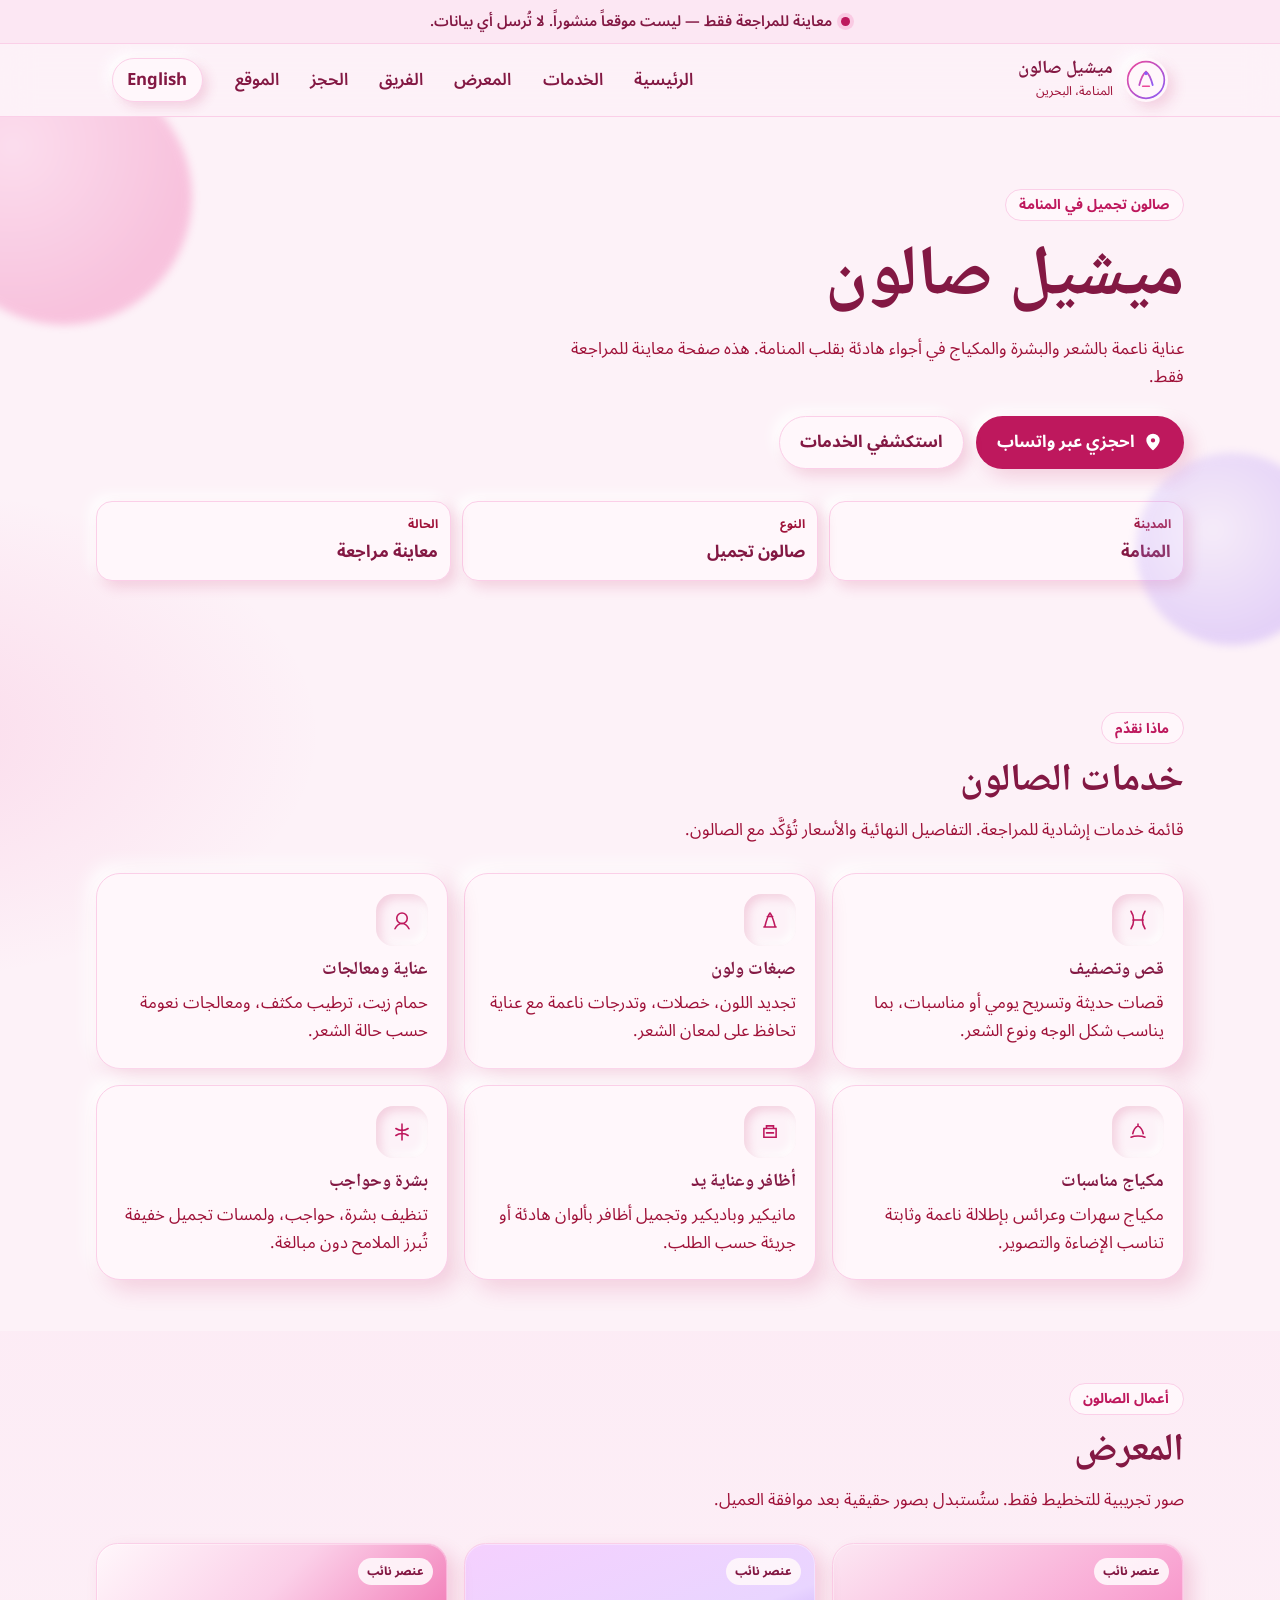
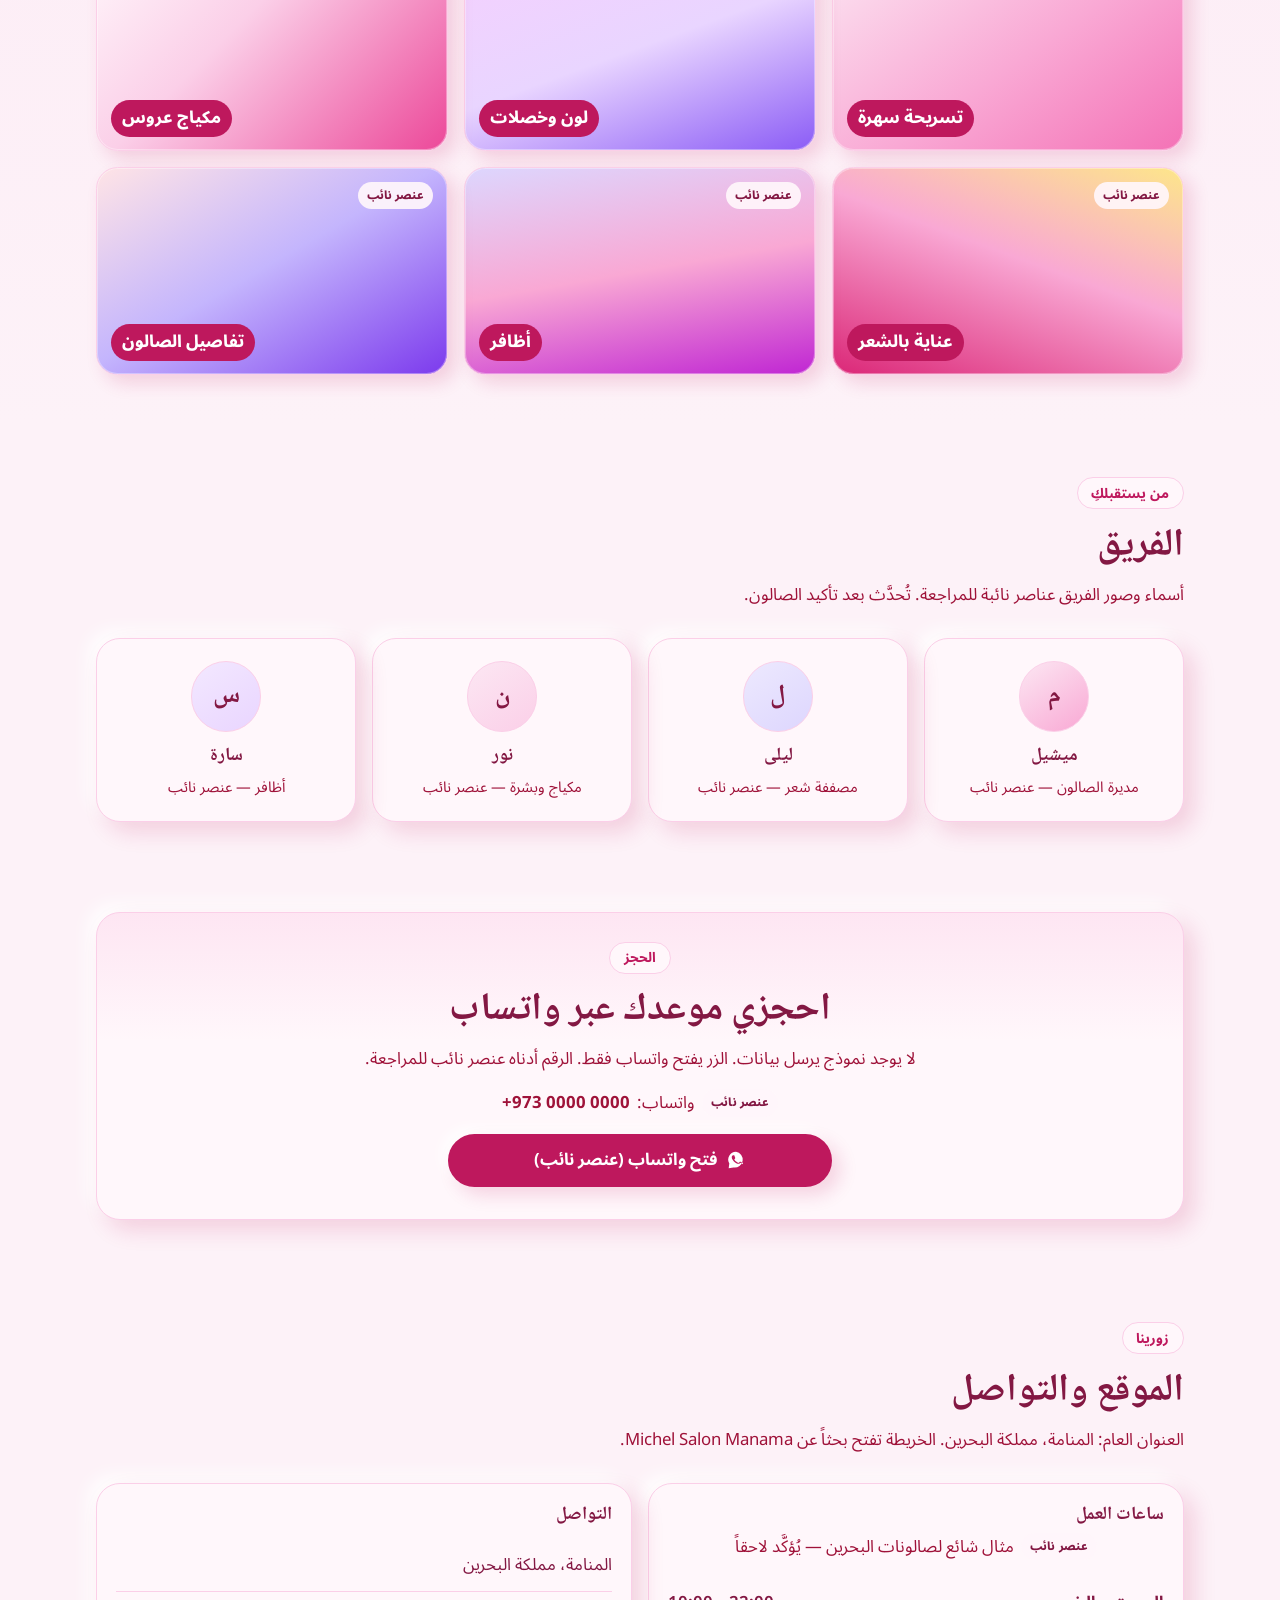
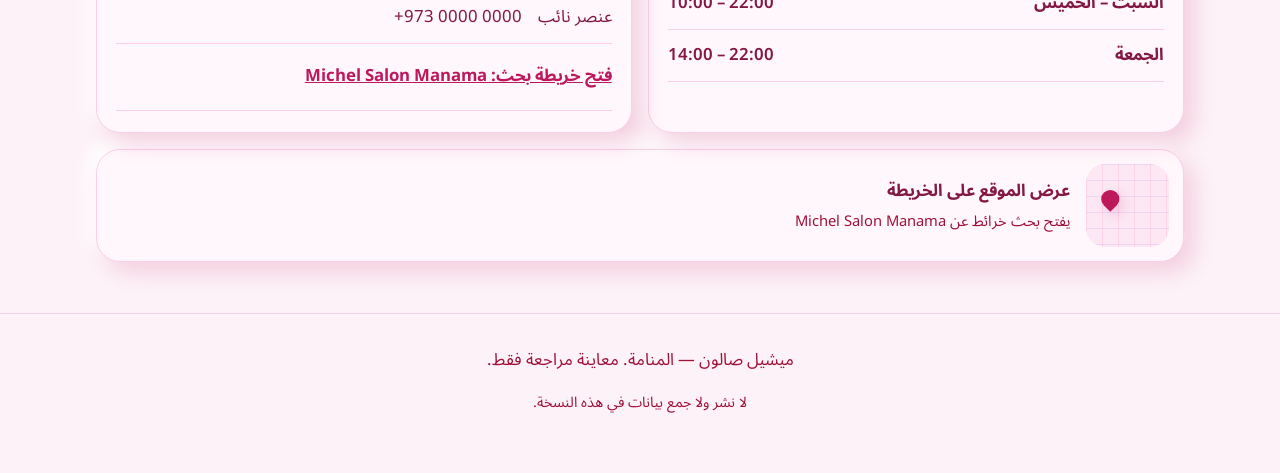
==== clients/michel-salon-manama/index.html @ 8edddbe8 "Add review-only Michel Salon Manama client preview Static Arabic-first Soft UI preview under clients" ====
<!DOCTYPE html>
<html lang="ar" dir="rtl" data-lang="ar">
<head>
  <meta charset="UTF-8" />
  <meta name="viewport" content="width=device-width, initial-scale=1.0" />
  <meta name="color-scheme" content="light" />
  <meta name="robots" content="noindex, nofollow" />
  <meta name="description" content="معاينة مراجعة فقط لميشيل صالون في المنامة، البحرين. ليست موقعاً منشوراً." />
  <title>ميشيل صالون | معاينة مراجعة — المنامة</title>
  <link rel="preconnect" href="https://fonts.googleapis.com" />
  <link rel="preconnect" href="https://fonts.gstatic.com" crossorigin />
  <link href="https://fonts.googleapis.com/css2?family=Noto+Naskh+Arabic:wght@500;600;700&family=Noto+Sans+Arabic:wght@400;500;600;700&display=swap" rel="stylesheet" />
  <link rel="stylesheet" href="styles.css" />
</head>
<body>
  <a class="skip-link" href="#main" data-i18n="skip">تخطي إلى المحتوى</a>

  <div class="preview-banner" role="status">
    <span class="preview-dot" aria-hidden="true"></span>
    <p data-i18n="preview">معاينة للمراجعة فقط — ليست موقعاً منشوراً. لا تُرسل أي بيانات.</p>
  </div>

  <header class="site-header">
    <div class="header-inner">
      <a class="brand" href="#hero">
        <span class="brand-mark" aria-hidden="true">
          <svg viewBox="0 0 48 48" width="40" height="40" focusable="false">
            <defs>
              <linearGradient id="markGrad" x1="0" y1="0" x2="1" y2="1">
                <stop offset="0%" stop-color="#EC4899" />
                <stop offset="100%" stop-color="#8B5CF6" />
              </linearGradient>
            </defs>
            <circle cx="24" cy="24" r="22" fill="#FFF7FB" stroke="url(#markGrad)" stroke-width="2" />
            <path d="M16 30c2-8 5-14 8-16 3 2 6 8 8 16" fill="none" stroke="url(#markGrad)" stroke-width="2.2" stroke-linecap="round" />
            <circle cx="24" cy="16" r="2.2" fill="#8B5CF6" />
            <path d="M20 31.5h8" stroke="#EC4899" stroke-width="2" stroke-linecap="round" />
          </svg>
        </span>
        <span class="brand-text">
          <span class="brand-name" data-i18n="brand">ميشيل صالون</span>
          <span class="brand-place" data-i18n="brandPlace">المنامة، البحرين</span>
        </span>
      </a>

      <nav class="nav" id="site-nav" aria-label="Primary">
        <ul class="nav-list">
          <li><a class="nav-link" href="#hero" data-i18n="navHome">الرئيسية</a></li>
          <li><a class="nav-link" href="#services" data-i18n="navServices">الخدمات</a></li>
          <li><a class="nav-link" href="#gallery" data-i18n="navGallery">المعرض</a></li>
          <li><a class="nav-link" href="#team" data-i18n="navTeam">الفريق</a></li>
          <li><a class="nav-link" href="#booking" data-i18n="navBooking">الحجز</a></li>
          <li><a class="nav-link" href="#location" data-i18n="navLocation">الموقع</a></li>
        </ul>
      </nav>

      <div class="header-actions">
        <button type="button" class="lang-toggle" id="lang-toggle" aria-pressed="false">
          <span class="lang-label" data-i18n="langToggle">English</span>
        </button>
        <button type="button" class="menu-toggle" id="menu-toggle" aria-expanded="false" aria-controls="site-nav">
          <span class="menu-bars" aria-hidden="true"></span>
          <span class="visually-hidden" data-i18n="menu">القائمة</span>
        </button>
      </div>
    </div>
  </header>

  <main id="main">
    <section class="hero" id="hero">
      <div class="hero-orb hero-orb-a" aria-hidden="true"></div>
      <div class="hero-orb hero-orb-b" aria-hidden="true"></div>
      <div class="hero-inner">
        <p class="eyebrow" data-i18n="heroEyebrow">صالون تجميل في المنامة</p>
        <h1 data-i18n="heroTitle">ميشيل صالون</h1>
        <p class="hero-lead" data-i18n="heroLead">عناية ناعمة بالشعر والبشرة والمكياج في أجواء هادئة بقلب المنامة. هذه صفحة معاينة للمراجعة فقط.</p>
        <div class="hero-actions">
          <a class="btn btn-primary" href="#booking">
            <svg class="btn-icon" viewBox="0 0 24 24" width="20" height="20" aria-hidden="true">
              <path fill="currentColor" d="M12 2a8 8 0 0 0-8 8c0 5.2 7.1 11.4 7.4 11.7a.9.9 0 0 0 1.2 0C13 21.4 20 15.2 20 10a8 8 0 0 0-8-8zm0 10.6A2.6 2.6 0 1 1 12 7.4a2.6 2.6 0 0 1 0 5.2z" />
            </svg>
            <span data-i18n="heroCtaPrimary">احجزي عبر واتساب</span>
          </a>
          <a class="btn btn-ghost" href="#services">
            <span data-i18n="heroCtaSecondary">استكشفي الخدمات</span>
          </a>
        </div>
        <dl class="hero-meta">
          <div>
            <dt data-i18n="heroMetaCityLabel">المدينة</dt>
            <dd data-i18n="heroMetaCity">المنامة</dd>
          </div>
          <div>
            <dt data-i18n="heroMetaKindLabel">النوع</dt>
            <dd data-i18n="heroMetaKind">صالون تجميل</dd>
          </div>
          <div>
            <dt data-i18n="heroMetaStatusLabel">الحالة</dt>
            <dd data-i18n="heroMetaStatus">معاينة مراجعة</dd>
          </div>
        </dl>
      </div>
    </section>

    <section class="section" id="services" aria-labelledby="services-title">
      <div class="section-inner">
        <header class="section-head">
          <p class="eyebrow" data-i18n="servicesEyebrow">ماذا نقدّم</p>
          <h2 id="services-title" data-i18n="servicesTitle">خدمات الصالون</h2>
          <p class="section-lead" data-i18n="servicesLead">قائمة خدمات إرشادية للمراجعة. التفاصيل النهائية والأسعار تُؤكَّد مع الصالون.</p>
        </header>
        <ul class="card-grid">
          <li class="soft-card">
            <span class="icon-well" aria-hidden="true">
              <svg viewBox="0 0 32 32" width="28" height="28"><path fill="none" stroke="currentColor" stroke-width="1.8" stroke-linecap="round" d="M8 6c4 6 4 14 0 20M24 6c-4 6-4 14 0 20M10 16h12" /></svg>
            </span>
            <h3 data-i18n="svc1Title">قص وتصفيف</h3>
            <p data-i18n="svc1Body">قصات حديثة وتسريح يومي أو مناسبات، بما يناسب شكل الوجه ونوع الشعر.</p>
          </li>
          <li class="soft-card">
            <span class="icon-well" aria-hidden="true">
              <svg viewBox="0 0 32 32" width="28" height="28"><path fill="none" stroke="currentColor" stroke-width="1.8" stroke-linecap="round" d="M10 24c2-8 4-14 6-16 2 2 4 8 6 16M9 24h14M13 12h6" /></svg>
            </span>
            <h3 data-i18n="svc2Title">صبغات ولون</h3>
            <p data-i18n="svc2Body">تجديد اللون، خصلات، وتدرجات ناعمة مع عناية تحافظ على لمعان الشعر.</p>
          </li>
          <li class="soft-card">
            <span class="icon-well" aria-hidden="true">
              <svg viewBox="0 0 32 32" width="28" height="28"><circle cx="16" cy="14" r="6" fill="none" stroke="currentColor" stroke-width="1.8" /><path fill="none" stroke="currentColor" stroke-width="1.8" stroke-linecap="round" d="M8 26c2-4 5-6 8-6s6 2 8 6" /></svg>
            </span>
            <h3 data-i18n="svc3Title">عناية ومعالجات</h3>
            <p data-i18n="svc3Body">حمام زيت، ترطيب مكثف، ومعالجات نعومة حسب حالة الشعر.</p>
          </li>
          <li class="soft-card">
            <span class="icon-well" aria-hidden="true">
              <svg viewBox="0 0 32 32" width="28" height="28"><path fill="none" stroke="currentColor" stroke-width="1.8" stroke-linecap="round" d="M8 22c4-2 12-2 16 0M10 18c1-5 4-8 6-9 2 1 5 4 6 9M16 9V7" /></svg>
            </span>
            <h3 data-i18n="svc4Title">مكياج مناسبات</h3>
            <p data-i18n="svc4Body">مكياج سهرات وعرائس بإطلالة ناعمة وثابتة تناسب الإضاءة والتصوير.</p>
          </li>
          <li class="soft-card">
            <span class="icon-well" aria-hidden="true">
              <svg viewBox="0 0 32 32" width="28" height="28"><path fill="none" stroke="currentColor" stroke-width="1.8" stroke-linecap="round" d="M9 12h14v10H9zM12 12V9h8v3M12 17h8" /></svg>
            </span>
            <h3 data-i18n="svc5Title">أظافر وعناية يد</h3>
            <p data-i18n="svc5Body">مانيكير وباديكير وتجميل أظافر بألوان هادئة أو جريئة حسب الطلب.</p>
          </li>
          <li class="soft-card">
            <span class="icon-well" aria-hidden="true">
              <svg viewBox="0 0 32 32" width="28" height="28"><path fill="none" stroke="currentColor" stroke-width="1.8" stroke-linecap="round" d="M16 7v18M9 12c4 3 10 3 14 0M9 20c4-3 10-3 14 0" /></svg>
            </span>
            <h3 data-i18n="svc6Title">بشرة وحواجب</h3>
            <p data-i18n="svc6Body">تنظيف بشرة، حواجب، ولمسات تجميل خفيفة تُبرز الملامح دون مبالغة.</p>
          </li>
        </ul>
      </div>
    </section>

    <section class="section section-alt" id="gallery" aria-labelledby="gallery-title">
      <div class="section-inner">
        <header class="section-head">
          <p class="eyebrow" data-i18n="galleryEyebrow">أعمال الصالون</p>
          <h2 id="gallery-title" data-i18n="galleryTitle">المعرض</h2>
          <p class="section-lead" data-i18n="galleryLead">صور تجريبية للتخطيط فقط. ستُستبدل بصور حقيقية بعد موافقة العميل.</p>
        </header>
        <ul class="gallery-grid">
          <li class="gallery-item tone-a">
            <span class="ph-badge" data-i18n="placeholder">عنصر نائب</span>
            <span class="gallery-caption" data-i18n="gal1">تسريحة سهرة</span>
          </li>
          <li class="gallery-item tone-b">
            <span class="ph-badge" data-i18n="placeholder">عنصر نائب</span>
            <span class="gallery-caption" data-i18n="gal2">لون وخصلات</span>
          </li>
          <li class="gallery-item tone-c">
            <span class="ph-badge" data-i18n="placeholder">عنصر نائب</span>
            <span class="gallery-caption" data-i18n="gal3">مكياج عروس</span>
          </li>
          <li class="gallery-item tone-d">
            <span class="ph-badge" data-i18n="placeholder">عنصر نائب</span>
            <span class="gallery-caption" data-i18n="gal4">عناية بالشعر</span>
          </li>
          <li class="gallery-item tone-e">
            <span class="ph-badge" data-i18n="placeholder">عنصر نائب</span>
            <span class="gallery-caption" data-i18n="gal5">أظافر</span>
          </li>
          <li class="gallery-item tone-f">
            <span class="ph-badge" data-i18n="placeholder">عنصر نائب</span>
            <span class="gallery-caption" data-i18n="gal6">تفاصيل الصالون</span>
          </li>
        </ul>
      </div>
    </section>

    <section class="section" id="team" aria-labelledby="team-title">
      <div class="section-inner">
        <header class="section-head">
          <p class="eyebrow" data-i18n="teamEyebrow">من يستقبلكِ</p>
          <h2 id="team-title" data-i18n="teamTitle">الفريق</h2>
          <p class="section-lead" data-i18n="teamLead">أسماء وصور الفريق عناصر نائبة للمراجعة. تُحدَّث بعد تأكيد الصالون.</p>
        </header>
        <ul class="team-grid">
          <li class="soft-card team-card">
            <span class="avatar av-1" aria-hidden="true">م</span>
            <h3 data-i18n="tm1Name">ميشيل</h3>
            <p class="role" data-i18n="tm1Role">مديرة الصالون — عنصر نائب</p>
          </li>
          <li class="soft-card team-card">
            <span class="avatar av-2" aria-hidden="true">ل</span>
            <h3 data-i18n="tm2Name">ليلى</h3>
            <p class="role" data-i18n="tm2Role">مصففة شعر — عنصر نائب</p>
          </li>
          <li class="soft-card team-card">
            <span class="avatar av-3" aria-hidden="true">ن</span>
            <h3 data-i18n="tm3Name">نور</h3>
            <p class="role" data-i18n="tm3Role">مكياج وبشرة — عنصر نائب</p>
          </li>
          <li class="soft-card team-card">
            <span class="avatar av-4" aria-hidden="true">س</span>
            <h3 data-i18n="tm4Name">سارة</h3>
            <p class="role" data-i18n="tm4Role">أظافر — عنصر نائب</p>
          </li>
        </ul>
      </div>
    </section>

    <section class="section section-booking" id="booking" aria-labelledby="booking-title">
      <div class="section-inner">
        <div class="booking-panel soft-card">
          <p class="eyebrow" data-i18n="bookingEyebrow">الحجز</p>
          <h2 id="booking-title" data-i18n="bookingTitle">احجزي موعدك عبر واتساب</h2>
          <p class="section-lead" data-i18n="bookingLead">لا يوجد نموذج يرسل بيانات. الزر يفتح واتساب فقط. الرقم أدناه عنصر نائب للمراجعة.</p>
          <p class="placeholder-note">
            <span class="ph-badge" data-i18n="placeholder">عنصر نائب</span>
            <span data-i18n="waNumberLabel">واتساب:</span>
            <strong dir="ltr">+973 0000 0000</strong>
          </p>
          <a class="btn btn-primary btn-wide" id="whatsapp-link" href="https://wa.me/97300000000" rel="noopener noreferrer" target="_blank">
            <svg class="btn-icon" viewBox="0 0 24 24" width="22" height="22" aria-hidden="true">
              <path fill="currentColor" d="M12 3a8.5 8.5 0 0 0-7.3 12.8L4 21l5.3-.8A8.5 8.5 0 1 0 12 3zm4.7 12c-.2.5-1.1 1-1.6 1.1-.4.1-.9.1-1.5-.1-.3-.1-.8-.2-1.3-.5-2.3-1.2-3.8-3.6-3.9-3.8-.1-.2-1-1.3-1-2.5s.6-1.8.9-2c.2-.2.5-.3.8-.3h.6c.2 0 .4 0 .6.5.2.6.8 2 .8 2.1.1.2.1.3 0 .5-.1.2-.2.3-.3.5l-.4.5c-.1.1-.3.3-.1.6.2.3.8 1.3 1.8 2.1 1.2 1 2.2 1.3 2.5 1.4.3.1.5.1.7-.1.2-.2.7-.8.9-1.1.2-.3.4-.2.6-.1.3.1 1.8.8 2.1 1 .3.1.5.2.6.3.1.2.1.9-.1 1.4z" />
            </svg>
            <span data-i18n="bookingCta">فتح واتساب (عنصر نائب)</span>
          </a>
        </div>
      </div>
    </section>

    <section class="section" id="location" aria-labelledby="location-title">
      <div class="section-inner">
        <header class="section-head">
          <p class="eyebrow" data-i18n="locationEyebrow">زورينا</p>
          <h2 id="location-title" data-i18n="locationTitle">الموقع والتواصل</h2>
          <p class="section-lead" data-i18n="locationLead">العنوان العام: المنامة، مملكة البحرين. الخريطة تفتح بحثاً عن Michel Salon Manama.</p>
        </header>
        <div class="location-grid">
          <article class="soft-card">
            <h3 data-i18n="hoursTitle">ساعات العمل</h3>
            <p class="placeholder-note">
              <span class="ph-badge" data-i18n="placeholder">عنصر نائب</span>
              <span data-i18n="hoursNote">مثال شائع لصالونات البحرين — يُؤكَّد لاحقاً</span>
            </p>
            <dl class="hours-list">
              <div>
                <dt data-i18n="hoursWeekdays">السبت – الخميس</dt>
                <dd dir="ltr">10:00 – 22:00</dd>
              </div>
              <div>
                <dt data-i18n="hoursFriday">الجمعة</dt>
                <dd dir="ltr">14:00 – 22:00</dd>
              </div>
            </dl>
          </article>
          <article class="soft-card">
            <h3 data-i18n="contactTitle">التواصل</h3>
            <ul class="contact-list">
              <li>
                <span data-i18n="contactCity">المنامة، مملكة البحرين</span>
              </li>
              <li>
                <span data-i18n="placeholder">عنصر نائب</span>
                <span dir="ltr">+973 0000 0000</span>
              </li>
              <li>
                <a class="text-link" href="https://www.google.com/maps/search/?api=1&query=Michel+Salon+Manama" rel="noopener noreferrer" target="_blank" data-i18n="mapLink">فتح خريطة بحث: Michel Salon Manama</a>
              </li>
            </ul>
          </article>
        </div>
        <a class="map-panel" href="https://www.google.com/maps/search/?api=1&query=Michel+Salon+Manama" rel="noopener noreferrer" target="_blank">
          <span class="map-art" aria-hidden="true">
            <span class="map-pin"></span>
          </span>
          <span class="map-copy">
            <strong data-i18n="mapCta">عرض الموقع على الخريطة</strong>
            <span data-i18n="mapHint">يفتح بحث خرائط عن Michel Salon Manama</span>
          </span>
        </a>
      </div>
    </section>
  </main>

  <footer class="site-footer">
    <div class="footer-inner">
      <p data-i18n="footerCopy">ميشيل صالون — المنامة. معاينة مراجعة فقط.</p>
      <p class="footer-note" data-i18n="footerNote">لا نشر ولا جمع بيانات في هذه النسخة.</p>
    </div>
  </footer>

  <script src="app.js"></script>
</body>
</html>
---- clients/michel-salon-manama/styles.css ----
/* Michel Salon Manama — Soft UI Evolution, review-only preview */

:root {
  --primary: #ec4899;
  --secondary: #f9a8d4;
  --accent: #8b5cf6;
  --background: #fdf2f8;
  --foreground: #831843;
  --border: #fbcfe8;

  /* Accessible derivatives: keep brand tokens, meet 4.5:1 on surfaces */
  --primary-strong: #be185d;
  --accent-strong: #6d28d9;
  --muted: #9f1239;
  --surface: #fff7fb;
  --surface-2: #fce7f3;
  --on-strong: #ffffff;
  --shadow-dark: rgba(190, 24, 93, 0.16);
  --shadow-light: rgba(255, 255, 255, 0.92);
  --focus: #6d28d9;
  --radius: 1.5rem;
  --radius-sm: 1rem;
  --space: 1.25rem;
  --max: 68rem;
  --touch: 44px;
  --header-h: 4.5rem;
  --banner-h: 2.75rem;
}

*,
*::before,
*::after {
  box-sizing: border-box;
}

html {
  scroll-behavior: smooth;
}

body {
  margin: 0;
  min-height: 100vh;
  font-family: "Noto Sans Arabic", "Segoe UI", Tahoma, sans-serif;
  font-size: 1.05rem;
  line-height: 1.7;
  color: var(--foreground);
  background:
    radial-gradient(1200px 600px at 100% -10%, rgba(139, 92, 246, 0.12), transparent 55%),
    radial-gradient(900px 500px at -10% 20%, rgba(236, 72, 153, 0.14), transparent 50%),
    var(--background);
}

h1,
h2,
h3,
.brand-name {
  font-family: "Noto Naskh Arabic", "Noto Sans Arabic", serif;
  font-weight: 700;
  line-height: 1.25;
  color: var(--foreground);
}

h1 {
  font-size: clamp(2.4rem, 8vw, 4.4rem);
  margin: 0 0 0.75rem;
}

h2 {
  font-size: clamp(1.7rem, 4.5vw, 2.4rem);
  margin: 0 0 0.6rem;
}

h3 {
  font-size: 1.15rem;
  margin: 0 0 0.4rem;
}

p {
  margin: 0 0 1rem;
}

a {
  color: var(--primary-strong);
}

img,
svg {
  display: block;
}

:focus {
  outline: none;
}

:focus-visible {
  outline: 3px solid var(--focus);
  outline-offset: 3px;
}

.visually-hidden {
  position: absolute;
  width: 1px;
  height: 1px;
  padding: 0;
  margin: -1px;
  overflow: hidden;
  clip: rect(0, 0, 0, 0);
  white-space: nowrap;
  border: 0;
}

.skip-link {
  position: absolute;
  inset-block-start: 0.5rem;
  inset-inline-start: 0.5rem;
  z-index: 80;
  transform: translateY(-160%);
  background: var(--primary-strong);
  color: var(--on-strong);
  padding: 0.7rem 1rem;
  border-radius: 0.75rem;
  text-decoration: none;
  min-height: var(--touch);
}

.skip-link:focus {
  transform: translateY(0);
}

.preview-banner {
  position: sticky;
  inset-block-start: 0;
  z-index: 40;
  display: flex;
  align-items: center;
  justify-content: center;
  gap: 0.55rem;
  min-height: var(--banner-h);
  padding: 0.4rem 1rem;
  background: var(--surface-2);
  border-block-end: 1px solid var(--border);
  color: var(--foreground);
  text-align: center;
}

.preview-banner p {
  margin: 0;
  font-size: 0.92rem;
  font-weight: 600;
}

.preview-dot {
  width: 0.55rem;
  height: 0.55rem;
  border-radius: 50%;
  background: var(--primary-strong);
  box-shadow: 0 0 0 4px rgba(236, 72, 153, 0.18);
  flex-shrink: 0;
}

.site-header {
  position: sticky;
  inset-block-start: var(--banner-h);
  z-index: 30;
  background: rgba(253, 242, 248, 0.86);
  backdrop-filter: blur(16px);
  border-block-end: 1px solid var(--border);
}

.header-inner {
  max-width: var(--max);
  margin-inline: auto;
  min-height: var(--header-h);
  padding: 0.6rem 1rem;
  display: flex;
  align-items: center;
  gap: 0.75rem;
}

.brand {
  display: flex;
  align-items: center;
  gap: 0.7rem;
  text-decoration: none;
  color: inherit;
  min-height: var(--touch);
}

.brand-mark {
  width: 44px;
  height: 44px;
  border-radius: 50%;
  display: grid;
  place-items: center;
  background: var(--surface);
  box-shadow:
    6px 6px 14px var(--shadow-dark),
    -6px -6px 14px var(--shadow-light);
}

.brand-name {
  display: block;
  font-size: 1.15rem;
}

.brand-place {
  display: block;
  font-size: 0.78rem;
  color: var(--muted);
}

.nav {
  display: none;
}

.nav-list {
  list-style: none;
  margin: 0;
  padding: 0;
  display: flex;
  flex-wrap: wrap;
  gap: 0.25rem;
}

.nav-link {
  display: inline-flex;
  align-items: center;
  min-height: var(--touch);
  padding: 0.45rem 0.85rem;
  border-radius: 999px;
  text-decoration: none;
  color: var(--foreground);
  font-weight: 600;
}

.nav-link:hover,
.nav-link:focus-visible {
  background: var(--surface);
  color: var(--primary-strong);
}

.header-actions {
  margin-inline-start: auto;
  display: flex;
  align-items: center;
  gap: 0.4rem;
}

.lang-toggle,
.menu-toggle {
  appearance: none;
  border: 1px solid var(--border);
  background: var(--surface);
  color: var(--foreground);
  min-height: var(--touch);
  min-width: var(--touch);
  padding: 0 0.9rem;
  border-radius: 999px;
  font: inherit;
  font-weight: 700;
  cursor: pointer;
  box-shadow:
    5px 5px 12px var(--shadow-dark),
    -5px -5px 12px var(--shadow-light);
}

.menu-toggle {
  padding: 0;
  display: grid;
  place-items: center;
}

.menu-bars,
.menu-bars::before,
.menu-bars::after {
  display: block;
  width: 18px;
  height: 2px;
  background: var(--foreground);
  border-radius: 2px;
  position: relative;
}

.menu-bars::before,
.menu-bars::after {
  content: "";
  position: absolute;
  inset-inline-start: 0;
}

.menu-bars::before {
  top: -6px;
}

.menu-bars::after {
  top: 6px;
}

.menu-toggle[aria-expanded="true"] .menu-bars {
  background: transparent;
}

.menu-toggle[aria-expanded="true"] .menu-bars::before {
  top: 0;
  transform: rotate(45deg);
}

.menu-toggle[aria-expanded="true"] .menu-bars::after {
  top: 0;
  transform: rotate(-45deg);
}

.hero {
  position: relative;
  overflow: hidden;
  padding: 3.2rem 1rem 3.6rem;
}

.hero-inner,
.section-inner,
.footer-inner {
  max-width: var(--max);
  margin-inline: auto;
}

.hero-orb {
  position: absolute;
  border-radius: 50%;
  pointer-events: none;
  filter: blur(4px);
}

.hero-orb-a {
  width: 16rem;
  height: 16rem;
  background: radial-gradient(circle at 30% 30%, #f9a8d4, #ec4899 70%);
  opacity: 0.28;
  inset-block-start: -3rem;
  inset-inline-end: -4rem;
}

.hero-orb-b {
  width: 12rem;
  height: 12rem;
  background: radial-gradient(circle at 40% 40%, #ddd6fe, #8b5cf6 72%);
  opacity: 0.22;
  inset-block-end: 1rem;
  inset-inline-start: -3rem;
}

.eyebrow {
  display: inline-flex;
  align-items: center;
  min-height: 2rem;
  margin: 0 0 0.85rem;
  padding: 0.2rem 0.85rem;
  border-radius: 999px;
  background: var(--surface);
  border: 1px solid var(--border);
  color: var(--primary-strong);
  font-size: 0.86rem;
  font-weight: 700;
}

.hero-lead,
.section-lead {
  max-width: 40rem;
  color: var(--muted);
}

.hero-actions {
  display: flex;
  flex-wrap: wrap;
  gap: 0.75rem;
  margin: 1.5rem 0 2rem;
}

.btn {
  display: inline-flex;
  align-items: center;
  justify-content: center;
  gap: 0.5rem;
  min-height: var(--touch);
  padding: 0.7rem 1.25rem;
  border-radius: 999px;
  text-decoration: none;
  font-weight: 700;
  border: 1px solid transparent;
}

.btn-icon {
  flex-shrink: 0;
}

.btn-primary {
  background: var(--primary-strong);
  color: var(--on-strong);
  box-shadow:
    8px 8px 18px var(--shadow-dark),
    -6px -6px 14px var(--shadow-light);
}

.btn-primary:hover {
  background: #9d174d;
}

.btn-ghost {
  background: var(--surface);
  color: var(--foreground);
  border-color: var(--border);
  box-shadow:
    6px 6px 14px var(--shadow-dark),
    -6px -6px 14px var(--shadow-light);
}

.btn-wide {
  width: min(100%, 24rem);
}

.hero-meta {
  display: grid;
  grid-template-columns: repeat(3, minmax(0, 1fr));
  gap: 0.7rem;
  margin: 0;
}

.hero-meta div {
  background: var(--surface);
  border: 1px solid var(--border);
  border-radius: var(--radius-sm);
  padding: 0.85rem 0.75rem;
  box-shadow:
    6px 6px 14px var(--shadow-dark),
    -6px -6px 14px var(--shadow-light);
}

.hero-meta dt {
  font-size: 0.75rem;
  color: var(--muted);
  font-weight: 700;
}

.hero-meta dd {
  margin: 0.15rem 0 0;
  font-weight: 700;
}

.section {
  padding: 3.2rem 1rem;
}

.section-alt {
  background: linear-gradient(180deg, rgba(252, 231, 243, 0.55), transparent);
}

.section-head {
  margin-bottom: 1.8rem;
}

.card-grid,
.gallery-grid,
.team-grid,
.location-grid {
  list-style: none;
  margin: 0;
  padding: 0;
  display: grid;
  gap: 1rem;
}

.card-grid {
  grid-template-columns: 1fr;
}

.soft-card {
  background: var(--surface);
  border: 1px solid var(--border);
  border-radius: var(--radius);
  padding: 1.25rem 1.2rem 1.35rem;
  box-shadow:
    10px 10px 22px var(--shadow-dark),
    -8px -8px 18px var(--shadow-light);
}

.soft-card p:last-child {
  margin-bottom: 0;
  color: var(--muted);
}

.icon-well {
  width: 52px;
  height: 52px;
  border-radius: 1.1rem;
  display: grid;
  place-items: center;
  margin-bottom: 0.85rem;
  color: var(--primary-strong);
  background: var(--background);
  box-shadow:
    inset 4px 4px 10px var(--shadow-dark),
    inset -4px -4px 10px var(--shadow-light);
}

.gallery-grid {
  grid-template-columns: 1fr 1fr;
}

.gallery-item {
  position: relative;
  min-height: 10.5rem;
  border-radius: 1.35rem;
  overflow: hidden;
  border: 1px solid var(--border);
  display: flex;
  flex-direction: column;
  justify-content: space-between;
  padding: 0.85rem;
  box-shadow:
    inset 0 0 0 1px rgba(255, 255, 255, 0.35),
    8px 8px 18px var(--shadow-dark);
}

.gallery-item.tone-a { background: linear-gradient(145deg, #fce7f3, #f9a8d4 55%, #f472b6); }
.gallery-item.tone-b { background: linear-gradient(160deg, #f5d0fe, #e9d5ff 50%, #8b5cf6); }
.gallery-item.tone-c { background: linear-gradient(135deg, #fff7fb, #fbcfe8 40%, #ec4899); }
.gallery-item.tone-d { background: linear-gradient(200deg, #fde68a, #f9a8d4 45%, #db2777); }
.gallery-item.tone-e { background: linear-gradient(170deg, #ddd6fe, #f9a8d4 50%, #c026d3); }
.gallery-item.tone-f { background: linear-gradient(150deg, #ffe4e6, #c4b5fd 48%, #7c3aed); }

.ph-badge {
  align-self: flex-start;
  display: inline-flex;
  align-items: center;
  min-height: 1.7rem;
  padding: 0 0.55rem;
  border-radius: 999px;
  background: rgba(255, 247, 251, 0.92);
  color: var(--foreground);
  font-size: 0.72rem;
  font-weight: 800;
  letter-spacing: 0.01em;
}

.gallery-caption {
  align-self: flex-end;
  color: var(--on-strong);
  font-weight: 800;
  background: var(--primary-strong);
  border-radius: 999px;
  padding: 0.25rem 0.7rem;
  min-height: 1.7rem;
  display: inline-flex;
  align-items: center;
}

.team-grid {
  grid-template-columns: 1fr 1fr;
}

.team-card {
  text-align: center;
}

.avatar {
  width: 4.4rem;
  height: 4.4rem;
  margin: 0.15rem auto 0.85rem;
  border-radius: 50%;
  display: grid;
  place-items: center;
  font-family: "Noto Naskh Arabic", serif;
  font-size: 1.6rem;
  font-weight: 700;
  color: var(--foreground);
  border: 1px solid var(--border);
}

.av-1 { background: linear-gradient(145deg, #fce7f3, #f9a8d4); }
.av-2 { background: linear-gradient(145deg, #ede9fe, #ddd6fe); }
.av-3 { background: linear-gradient(145deg, #fce7f3, #fbcfe8); }
.av-4 { background: linear-gradient(145deg, #f3e8ff, #e9d5ff); }

.role {
  color: var(--muted);
  font-size: 0.92rem;
}

.section-booking {
  padding-block: 2.4rem 3.2rem;
}

.booking-panel {
  text-align: center;
  padding: 1.8rem 1.2rem 2rem;
  background:
    linear-gradient(180deg, rgba(249, 168, 212, 0.22), transparent 42%),
    var(--surface);
}

.booking-panel .section-lead {
  margin-inline: auto;
}

.placeholder-note {
  display: flex;
  flex-wrap: wrap;
  align-items: center;
  justify-content: center;
  gap: 0.45rem;
  color: var(--muted);
}

.location-grid {
  grid-template-columns: 1fr;
  margin-bottom: 1rem;
}

.hours-list,
.contact-list {
  margin: 0.8rem 0 0;
  padding: 0;
  list-style: none;
}

.hours-list div,
.contact-list li {
  display: flex;
  justify-content: space-between;
  gap: 1rem;
  padding: 0.7rem 0;
  border-block-end: 1px solid var(--border);
  min-height: var(--touch);
  align-items: center;
}

.hours-list dt {
  font-weight: 700;
}

.hours-list dd {
  margin: 0;
  font-weight: 600;
}

.contact-list li {
  justify-content: flex-start;
  flex-wrap: wrap;
}

.text-link {
  font-weight: 700;
  min-height: var(--touch);
  display: inline-flex;
  align-items: center;
}

.map-panel {
  display: flex;
  align-items: center;
  gap: 1rem;
  text-decoration: none;
  color: inherit;
  background: var(--surface);
  border: 1px solid var(--border);
  border-radius: var(--radius);
  padding: 0.85rem;
  min-height: 5.5rem;
  box-shadow:
    10px 10px 22px var(--shadow-dark),
    -8px -8px 18px var(--shadow-light);
}

.map-art {
  position: relative;
  width: 5.2rem;
  height: 5.2rem;
  border-radius: 1.2rem;
  flex-shrink: 0;
  background:
    linear-gradient(90deg, rgba(236, 72, 153, 0.12) 1px, transparent 1px) 0 0 / 16px 16px,
    linear-gradient(rgba(139, 92, 246, 0.12) 1px, transparent 1px) 0 0 / 16px 16px,
    #fce7f3;
}

.map-pin {
  position: absolute;
  inset-inline-start: 50%;
  inset-block-start: 42%;
  width: 1.1rem;
  height: 1.1rem;
  border-radius: 50% 50% 50% 0;
  transform: translate(-50%, -50%) rotate(-45deg);
  background: var(--primary-strong);
  box-shadow: 0 6px 12px var(--shadow-dark);
}

.map-copy {
  display: flex;
  flex-direction: column;
  gap: 0.2rem;
}

.map-copy span {
  color: var(--muted);
  font-size: 0.92rem;
}

.site-footer {
  padding: 2rem 1rem 2.6rem;
  border-block-start: 1px solid var(--border);
  text-align: center;
  color: var(--muted);
}

.footer-note {
  font-size: 0.9rem;
}

@media (min-width: 720px) {
  .menu-toggle {
    display: none;
  }

  .nav {
    display: block;
    margin-inline-start: auto;
  }

  .header-actions {
    margin-inline-start: 0.4rem;
  }

  .card-grid {
    grid-template-columns: repeat(2, minmax(0, 1fr));
  }

  .gallery-grid {
    grid-template-columns: repeat(3, minmax(0, 1fr));
  }

  .gallery-item {
    min-height: 13rem;
  }

  .team-grid,
  .location-grid {
    grid-template-columns: repeat(2, minmax(0, 1fr));
  }

  .hero {
    padding-block: 4.5rem 5rem;
  }
}

@media (min-width: 1040px) {
  .card-grid {
    grid-template-columns: repeat(3, minmax(0, 1fr));
  }

  .team-grid {
    grid-template-columns: repeat(4, minmax(0, 1fr));
  }
}

@media (max-width: 719px) {
  .nav.is-open {
    display: block;
    position: absolute;
    inset-inline: 0.75rem;
    inset-block-start: calc(var(--header-h) + 0.35rem);
    background: var(--surface);
    border: 1px solid var(--border);
    border-radius: var(--radius);
    padding: 0.6rem;
    box-shadow:
      10px 10px 24px var(--shadow-dark),
      -8px -8px 16px var(--shadow-light);
  }

  .nav.is-open .nav-list {
    flex-direction: column;
  }

  .nav.is-open .nav-link {
    width: 100%;
  }

  .site-header {
    position: sticky;
  }

  .header-inner {
    position: relative;
  }

  .hero-meta {
    grid-template-columns: 1fr;
  }
}

@media (prefers-reduced-motion: reduce) {
  html {
    scroll-behavior: auto;
  }

  *,
  *::before,
  *::after {
    animation-duration: 0.01ms !important;
    animation-iteration-count: 1 !important;
    transition-duration: 0.01ms !important;
  }
}
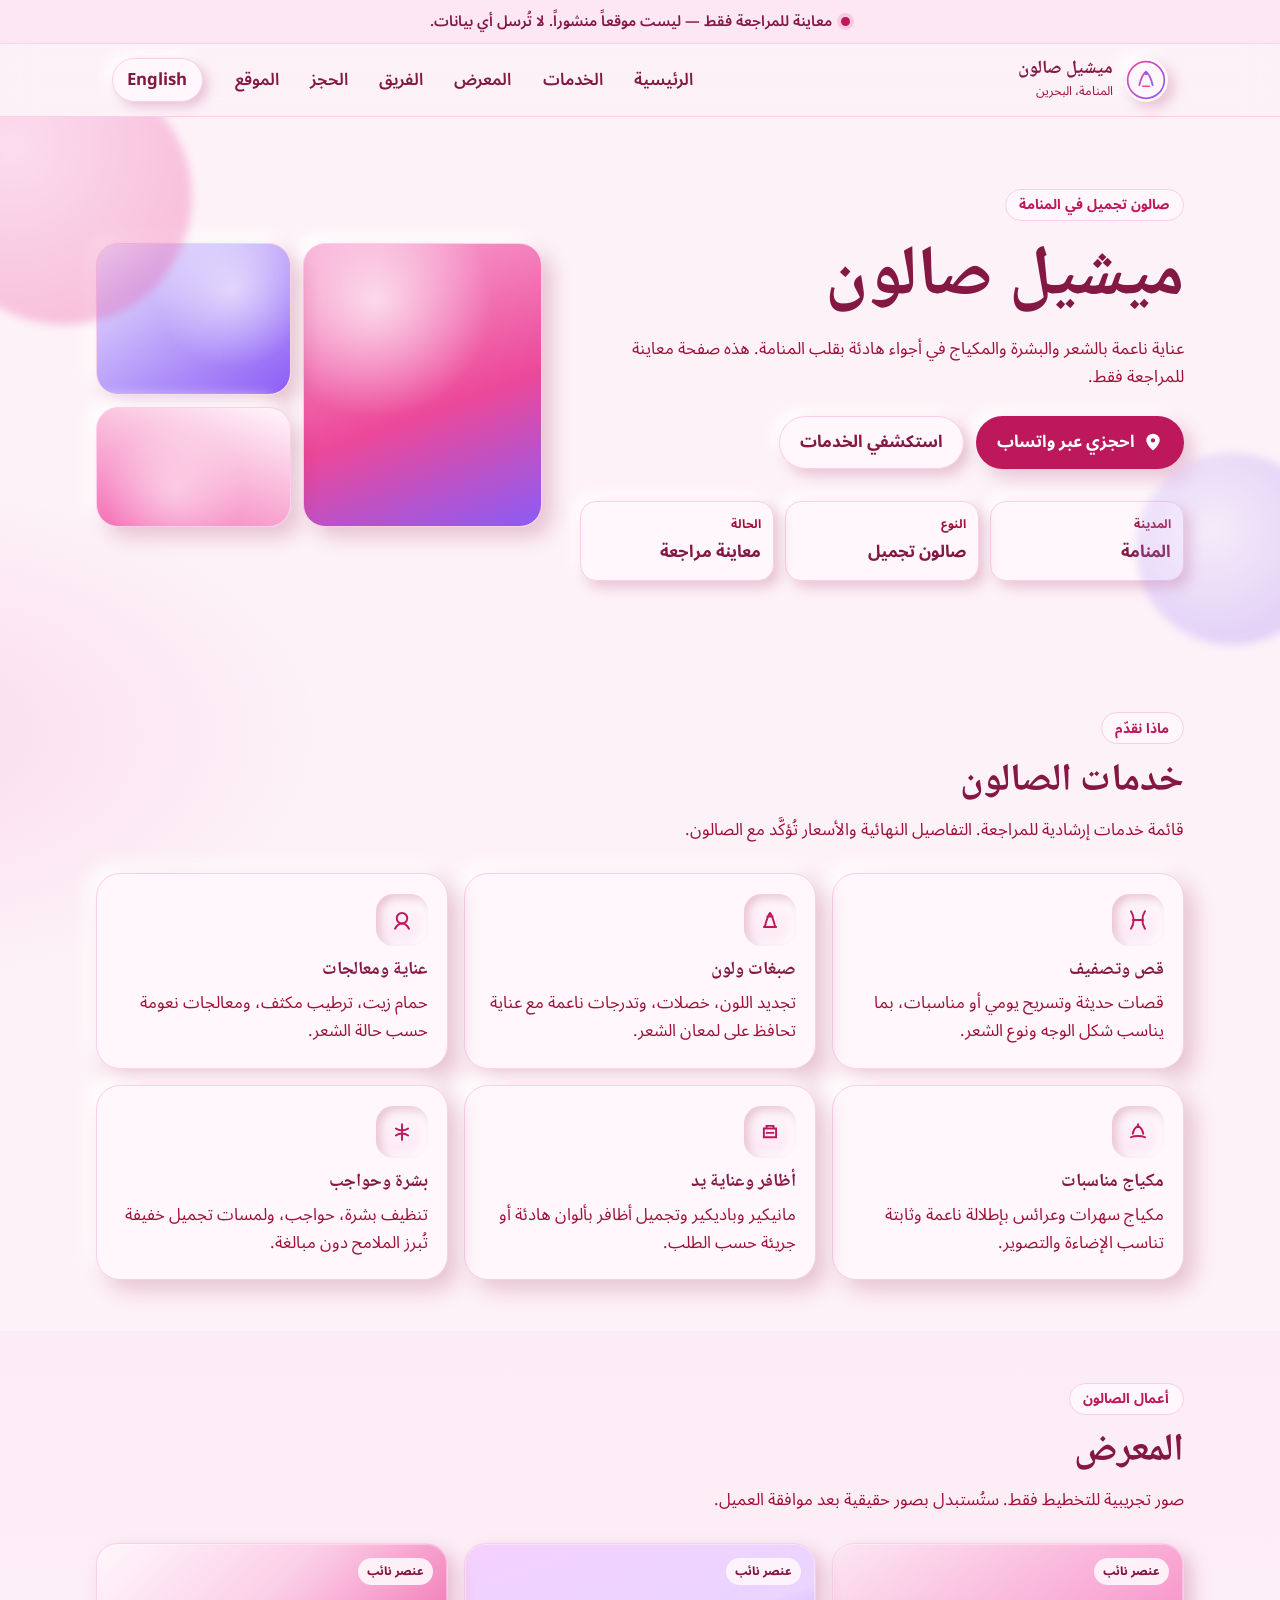
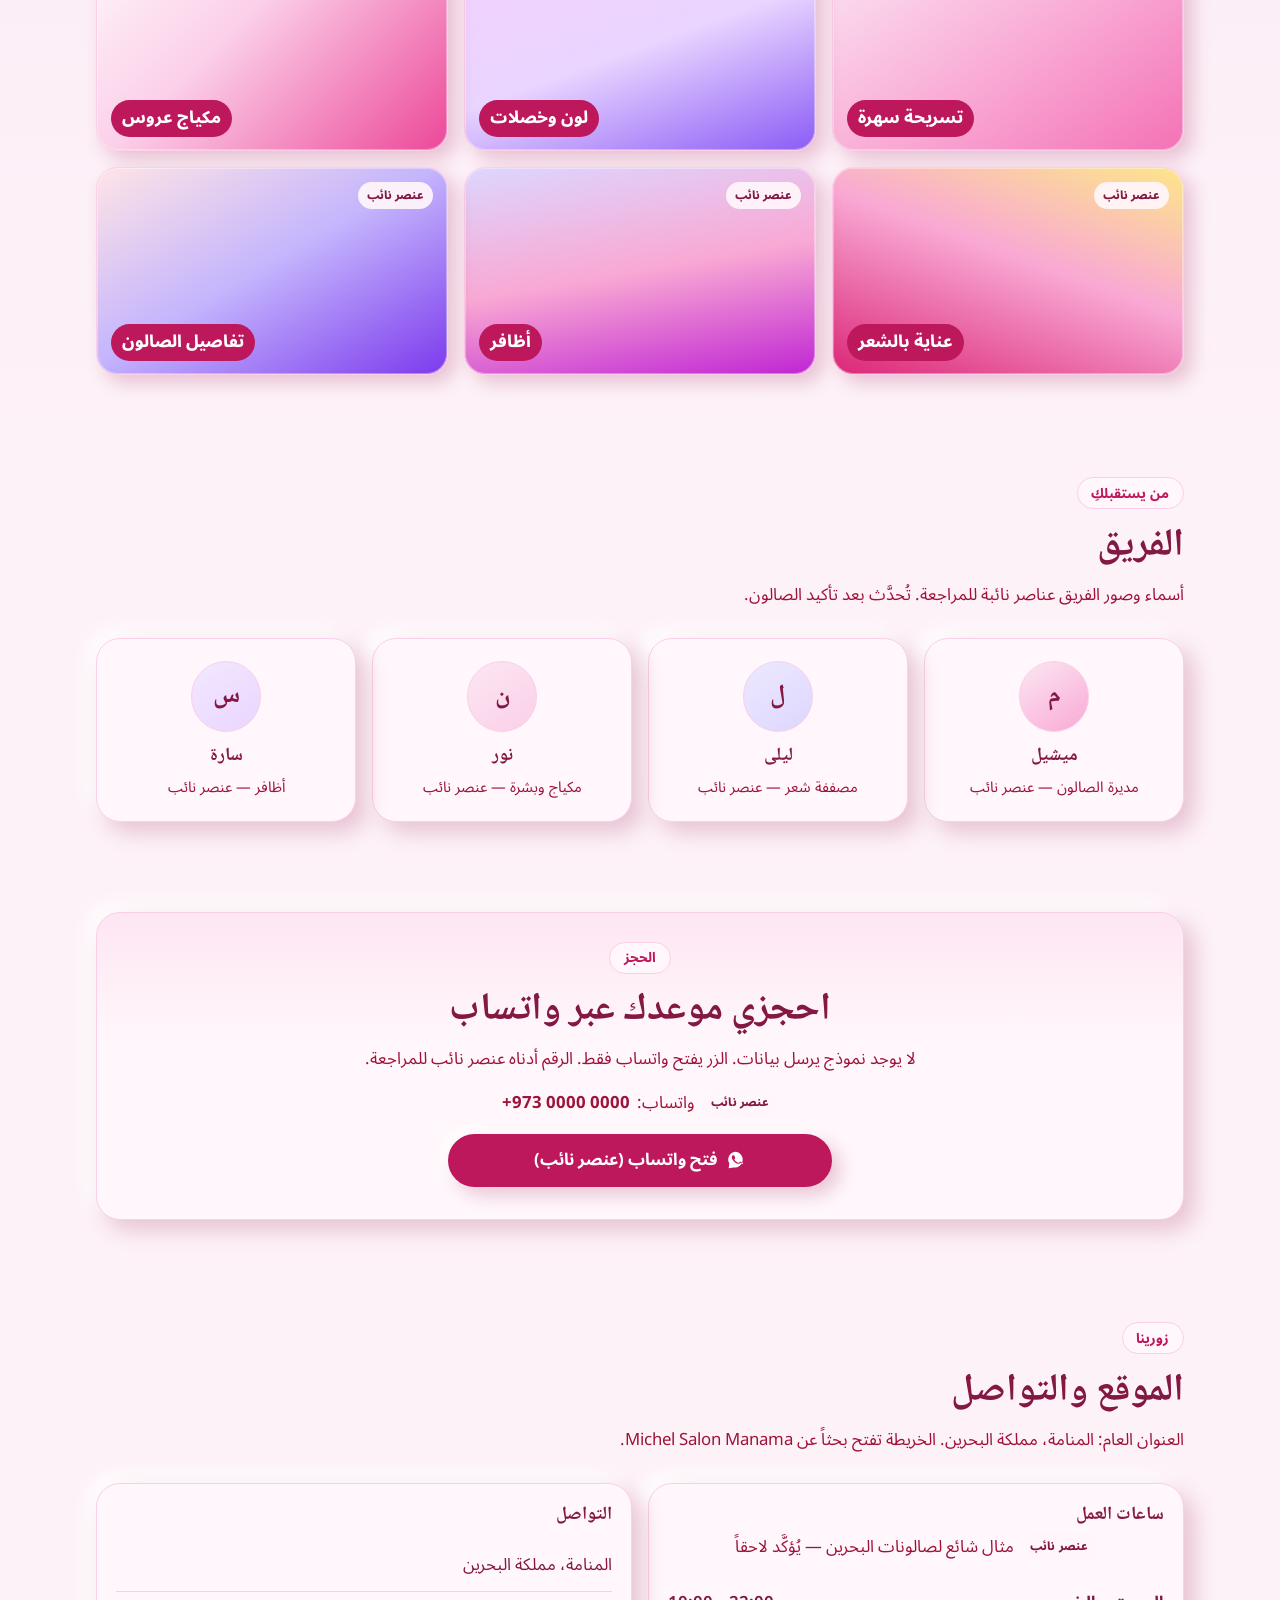
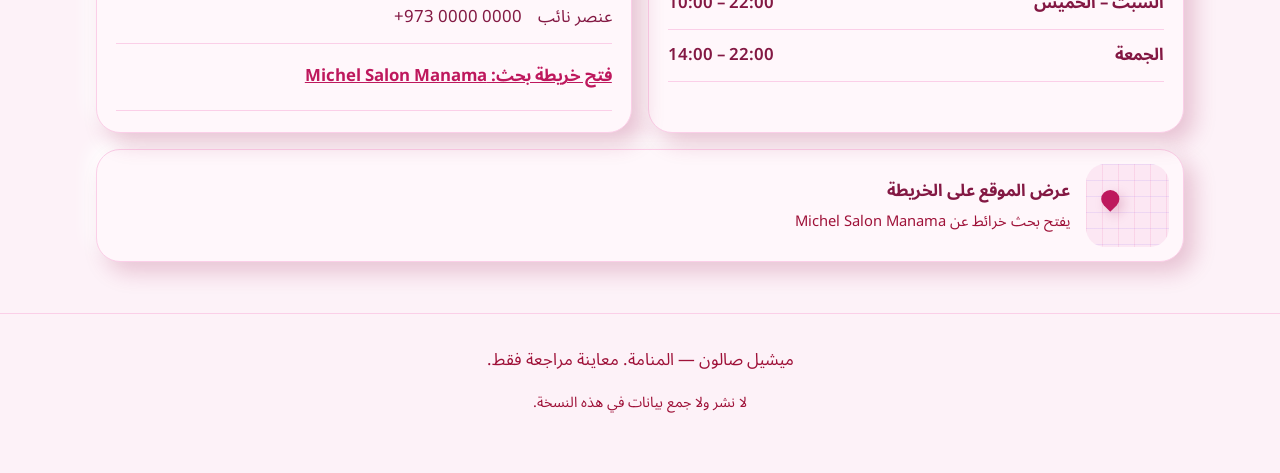
==== commit dbaddd54: "Polish Michel Salon preview hero, menu, and Soft UI depth Add a decorative hero mosaic, mobile menu " ====
--- a/clients/michel-salon-manama/index.html
+++ b/clients/michel-salon-manama/index.html
@@ -19,6 +19,8 @@
     <span class="preview-dot" aria-hidden="true"></span>
     <p data-i18n="preview">معاينة للمراجعة فقط — ليست موقعاً منشوراً. لا تُرسل أي بيانات.</p>
   </div>
+
+  <div class="nav-backdrop" id="nav-backdrop" hidden></div>
 
   <header class="site-header">
     <div class="header-inner">
@@ -71,34 +73,41 @@
       <div class="hero-orb hero-orb-a" aria-hidden="true"></div>
       <div class="hero-orb hero-orb-b" aria-hidden="true"></div>
       <div class="hero-inner">
-        <p class="eyebrow" data-i18n="heroEyebrow">صالون تجميل في المنامة</p>
-        <h1 data-i18n="heroTitle">ميشيل صالون</h1>
-        <p class="hero-lead" data-i18n="heroLead">عناية ناعمة بالشعر والبشرة والمكياج في أجواء هادئة بقلب المنامة. هذه صفحة معاينة للمراجعة فقط.</p>
-        <div class="hero-actions">
-          <a class="btn btn-primary" href="#booking">
-            <svg class="btn-icon" viewBox="0 0 24 24" width="20" height="20" aria-hidden="true">
-              <path fill="currentColor" d="M12 2a8 8 0 0 0-8 8c0 5.2 7.1 11.4 7.4 11.7a.9.9 0 0 0 1.2 0C13 21.4 20 15.2 20 10a8 8 0 0 0-8-8zm0 10.6A2.6 2.6 0 1 1 12 7.4a2.6 2.6 0 0 1 0 5.2z" />
-            </svg>
-            <span data-i18n="heroCtaPrimary">احجزي عبر واتساب</span>
-          </a>
-          <a class="btn btn-ghost" href="#services">
-            <span data-i18n="heroCtaSecondary">استكشفي الخدمات</span>
-          </a>
+        <div class="hero-copy">
+          <p class="eyebrow" data-i18n="heroEyebrow">صالون تجميل في المنامة</p>
+          <h1 data-i18n="heroTitle">ميشيل صالون</h1>
+          <p class="hero-lead" data-i18n="heroLead">عناية ناعمة بالشعر والبشرة والمكياج في أجواء هادئة بقلب المنامة. هذه صفحة معاينة للمراجعة فقط.</p>
+          <div class="hero-actions">
+            <a class="btn btn-primary" href="#booking">
+              <svg class="btn-icon" viewBox="0 0 24 24" width="20" height="20" aria-hidden="true">
+                <path fill="currentColor" d="M12 2a8 8 0 0 0-8 8c0 5.2 7.1 11.4 7.4 11.7a.9.9 0 0 0 1.2 0C13 21.4 20 15.2 20 10a8 8 0 0 0-8-8zm0 10.6A2.6 2.6 0 1 1 12 7.4a2.6 2.6 0 0 1 0 5.2z" />
+              </svg>
+              <span data-i18n="heroCtaPrimary">احجزي عبر واتساب</span>
+            </a>
+            <a class="btn btn-ghost" href="#services">
+              <span data-i18n="heroCtaSecondary">استكشفي الخدمات</span>
+            </a>
+          </div>
+          <dl class="hero-meta">
+            <div>
+              <dt data-i18n="heroMetaCityLabel">المدينة</dt>
+              <dd data-i18n="heroMetaCity">المنامة</dd>
+            </div>
+            <div>
+              <dt data-i18n="heroMetaKindLabel">النوع</dt>
+              <dd data-i18n="heroMetaKind">صالون تجميل</dd>
+            </div>
+            <div>
+              <dt data-i18n="heroMetaStatusLabel">الحالة</dt>
+              <dd data-i18n="heroMetaStatus">معاينة مراجعة</dd>
+            </div>
+          </dl>
         </div>
-        <dl class="hero-meta">
-          <div>
-            <dt data-i18n="heroMetaCityLabel">المدينة</dt>
-            <dd data-i18n="heroMetaCity">المنامة</dd>
-          </div>
-          <div>
-            <dt data-i18n="heroMetaKindLabel">النوع</dt>
-            <dd data-i18n="heroMetaKind">صالون تجميل</dd>
-          </div>
-          <div>
-            <dt data-i18n="heroMetaStatusLabel">الحالة</dt>
-            <dd data-i18n="heroMetaStatus">معاينة مراجعة</dd>
-          </div>
-        </dl>
+        <div class="hero-showcase" aria-hidden="true">
+          <div class="showcase-tile tile-a"></div>
+          <div class="showcase-tile tile-b"></div>
+          <div class="showcase-tile tile-c"></div>
+        </div>
       </div>
     </section>
 
@@ -112,42 +121,42 @@
         <ul class="card-grid">
           <li class="soft-card">
             <span class="icon-well" aria-hidden="true">
-              <svg viewBox="0 0 32 32" width="28" height="28"><path fill="none" stroke="currentColor" stroke-width="1.8" stroke-linecap="round" d="M8 6c4 6 4 14 0 20M24 6c-4 6-4 14 0 20M10 16h12" /></svg>
+              <svg viewBox="0 0 32 32" width="28" height="28"><path fill="none" stroke="currentColor" stroke-width="2.2" stroke-linecap="round" d="M8 6c4 6 4 14 0 20M24 6c-4 6-4 14 0 20M10 16h12" /></svg>
             </span>
             <h3 data-i18n="svc1Title">قص وتصفيف</h3>
             <p data-i18n="svc1Body">قصات حديثة وتسريح يومي أو مناسبات، بما يناسب شكل الوجه ونوع الشعر.</p>
           </li>
           <li class="soft-card">
             <span class="icon-well" aria-hidden="true">
-              <svg viewBox="0 0 32 32" width="28" height="28"><path fill="none" stroke="currentColor" stroke-width="1.8" stroke-linecap="round" d="M10 24c2-8 4-14 6-16 2 2 4 8 6 16M9 24h14M13 12h6" /></svg>
+              <svg viewBox="0 0 32 32" width="28" height="28"><path fill="none" stroke="currentColor" stroke-width="2.2" stroke-linecap="round" d="M10 24c2-8 4-14 6-16 2 2 4 8 6 16M9 24h14M13 12h6" /></svg>
             </span>
             <h3 data-i18n="svc2Title">صبغات ولون</h3>
             <p data-i18n="svc2Body">تجديد اللون، خصلات، وتدرجات ناعمة مع عناية تحافظ على لمعان الشعر.</p>
           </li>
           <li class="soft-card">
             <span class="icon-well" aria-hidden="true">
-              <svg viewBox="0 0 32 32" width="28" height="28"><circle cx="16" cy="14" r="6" fill="none" stroke="currentColor" stroke-width="1.8" /><path fill="none" stroke="currentColor" stroke-width="1.8" stroke-linecap="round" d="M8 26c2-4 5-6 8-6s6 2 8 6" /></svg>
+              <svg viewBox="0 0 32 32" width="28" height="28"><circle cx="16" cy="14" r="6" fill="none" stroke="currentColor" stroke-width="2.2" /><path fill="none" stroke="currentColor" stroke-width="2.2" stroke-linecap="round" d="M8 26c2-4 5-6 8-6s6 2 8 6" /></svg>
             </span>
             <h3 data-i18n="svc3Title">عناية ومعالجات</h3>
             <p data-i18n="svc3Body">حمام زيت، ترطيب مكثف، ومعالجات نعومة حسب حالة الشعر.</p>
           </li>
           <li class="soft-card">
             <span class="icon-well" aria-hidden="true">
-              <svg viewBox="0 0 32 32" width="28" height="28"><path fill="none" stroke="currentColor" stroke-width="1.8" stroke-linecap="round" d="M8 22c4-2 12-2 16 0M10 18c1-5 4-8 6-9 2 1 5 4 6 9M16 9V7" /></svg>
+              <svg viewBox="0 0 32 32" width="28" height="28"><path fill="none" stroke="currentColor" stroke-width="2.2" stroke-linecap="round" d="M8 22c4-2 12-2 16 0M10 18c1-5 4-8 6-9 2 1 5 4 6 9M16 9V7" /></svg>
             </span>
             <h3 data-i18n="svc4Title">مكياج مناسبات</h3>
             <p data-i18n="svc4Body">مكياج سهرات وعرائس بإطلالة ناعمة وثابتة تناسب الإضاءة والتصوير.</p>
           </li>
           <li class="soft-card">
             <span class="icon-well" aria-hidden="true">
-              <svg viewBox="0 0 32 32" width="28" height="28"><path fill="none" stroke="currentColor" stroke-width="1.8" stroke-linecap="round" d="M9 12h14v10H9zM12 12V9h8v3M12 17h8" /></svg>
+              <svg viewBox="0 0 32 32" width="28" height="28"><path fill="none" stroke="currentColor" stroke-width="2.2" stroke-linecap="round" d="M9 12h14v10H9zM12 12V9h8v3M12 17h8" /></svg>
             </span>
             <h3 data-i18n="svc5Title">أظافر وعناية يد</h3>
             <p data-i18n="svc5Body">مانيكير وباديكير وتجميل أظافر بألوان هادئة أو جريئة حسب الطلب.</p>
           </li>
           <li class="soft-card">
             <span class="icon-well" aria-hidden="true">
-              <svg viewBox="0 0 32 32" width="28" height="28"><path fill="none" stroke="currentColor" stroke-width="1.8" stroke-linecap="round" d="M16 7v18M9 12c4 3 10 3 14 0M9 20c4-3 10-3 14 0" /></svg>
+              <svg viewBox="0 0 32 32" width="28" height="28"><path fill="none" stroke="currentColor" stroke-width="2.2" stroke-linecap="round" d="M16 7v18M9 12c4 3 10 3 14 0M9 20c4-3 10-3 14 0" /></svg>
             </span>
             <h3 data-i18n="svc6Title">بشرة وحواجب</h3>
             <p data-i18n="svc6Body">تنظيف بشرة، حواجب، ولمسات تجميل خفيفة تُبرز الملامح دون مبالغة.</p>
--- a/clients/michel-salon-manama/styles.css
+++ b/clients/michel-salon-manama/styles.css
@@ -15,8 +15,8 @@
   --surface: #fff7fb;
   --surface-2: #fce7f3;
   --on-strong: #ffffff;
-  --shadow-dark: rgba(190, 24, 93, 0.16);
-  --shadow-light: rgba(255, 255, 255, 0.92);
+  --shadow-dark: rgba(157, 23, 77, 0.22);
+  --shadow-light: rgba(255, 255, 255, 0.95);
   --focus: #6d28d9;
   --radius: 1.5rem;
   --radius-sm: 1rem;
@@ -35,6 +35,7 @@
 
 html {
   scroll-behavior: smooth;
+  scroll-padding-top: calc(var(--banner-h) + var(--header-h) + 0.6rem);
 }
 
 body {
@@ -323,6 +324,56 @@
   margin-inline: auto;
 }
 
+.hero-inner {
+  display: grid;
+  gap: 1.6rem;
+}
+
+.hero-showcase {
+  display: grid;
+  grid-template-columns: 1.1fr 0.9fr;
+  grid-template-rows: 6.2rem 5.2rem;
+  gap: 0.75rem;
+}
+
+.showcase-tile {
+  border-radius: 1.4rem;
+  border: 1px solid var(--border);
+  box-shadow:
+    10px 10px 20px var(--shadow-dark),
+    -8px -8px 16px var(--shadow-light);
+}
+
+.tile-a {
+  grid-row: 1 / 3;
+  background:
+    radial-gradient(circle at 30% 20%, rgba(255, 255, 255, 0.7), transparent 42%),
+    linear-gradient(160deg, #f9a8d4, #ec4899 58%, #8b5cf6);
+}
+
+.tile-b {
+  background:
+    radial-gradient(circle at 70% 30%, rgba(255, 255, 255, 0.55), transparent 46%),
+    linear-gradient(145deg, #ede9fe, #8b5cf6);
+}
+
+.tile-c {
+  background:
+    radial-gradient(circle at 40% 70%, rgba(255, 255, 255, 0.45), transparent 50%),
+    linear-gradient(200deg, #fff7fb, #f472b6);
+}
+
+.nav-backdrop {
+  position: fixed;
+  inset: 0;
+  z-index: 25;
+  background: rgba(131, 24, 67, 0.22);
+}
+
+body.nav-open {
+  overflow: hidden;
+}
+
 .hero-orb {
   position: absolute;
   border-radius: 50%;
@@ -495,7 +546,7 @@
   place-items: center;
   margin-bottom: 0.85rem;
   color: var(--primary-strong);
-  background: var(--background);
+  background: linear-gradient(180deg, #fff7fb, #fce7f3);
   box-shadow:
     inset 4px 4px 10px var(--shadow-dark),
     inset -4px -4px 10px var(--shadow-light);
@@ -717,6 +768,7 @@
 }
 
 @media (min-width: 720px) {
+  .nav-backdrop,
   .menu-toggle {
     display: none;
   }
@@ -749,6 +801,16 @@
 
   .hero {
     padding-block: 4.5rem 5rem;
+  }
+
+  .hero-inner {
+    grid-template-columns: minmax(0, 1.15fr) minmax(16rem, 0.85fr);
+    align-items: center;
+    gap: 2.4rem;
+  }
+
+  .hero-showcase {
+    grid-template-rows: 9.5rem 7.5rem;
   }
 }
 
@@ -793,6 +855,10 @@
     position: relative;
   }
 
+  .nav.is-open {
+    z-index: 35;
+  }
+
   .hero-meta {
     grid-template-columns: 1fr;
   }
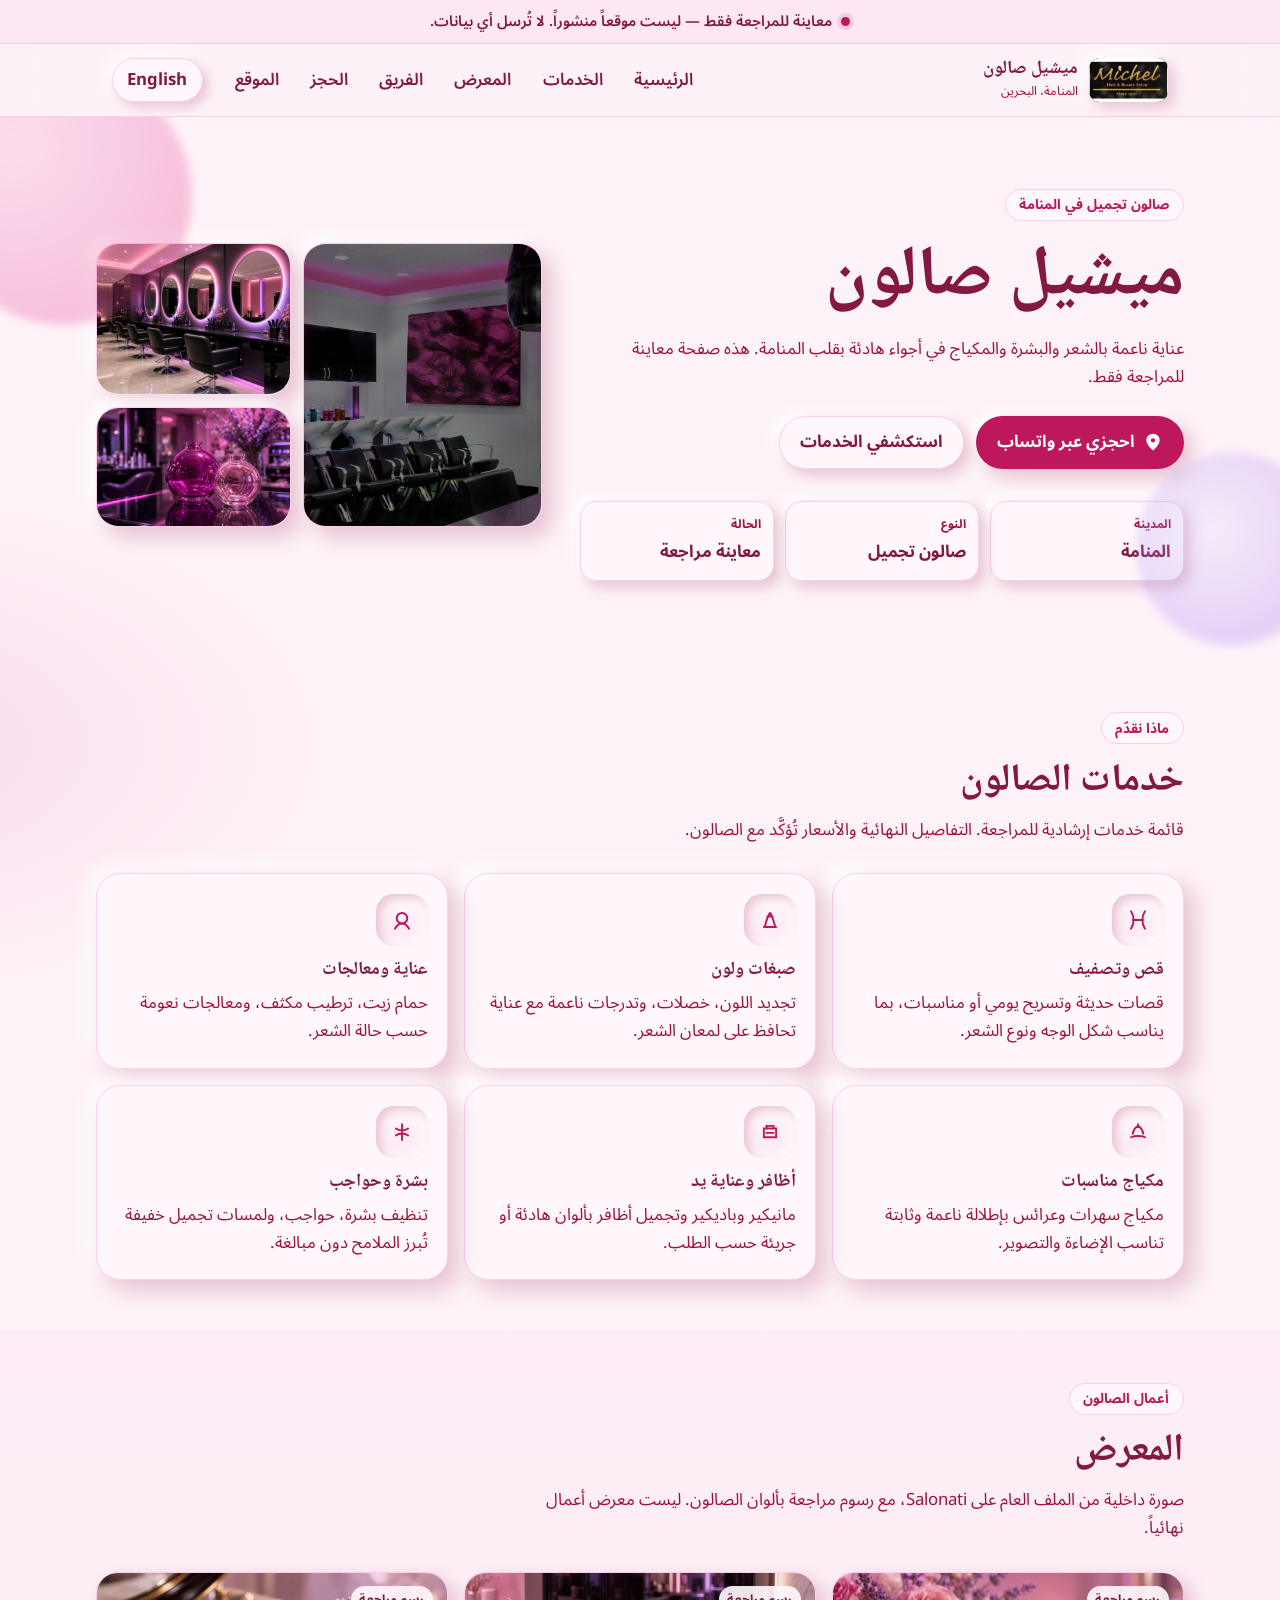
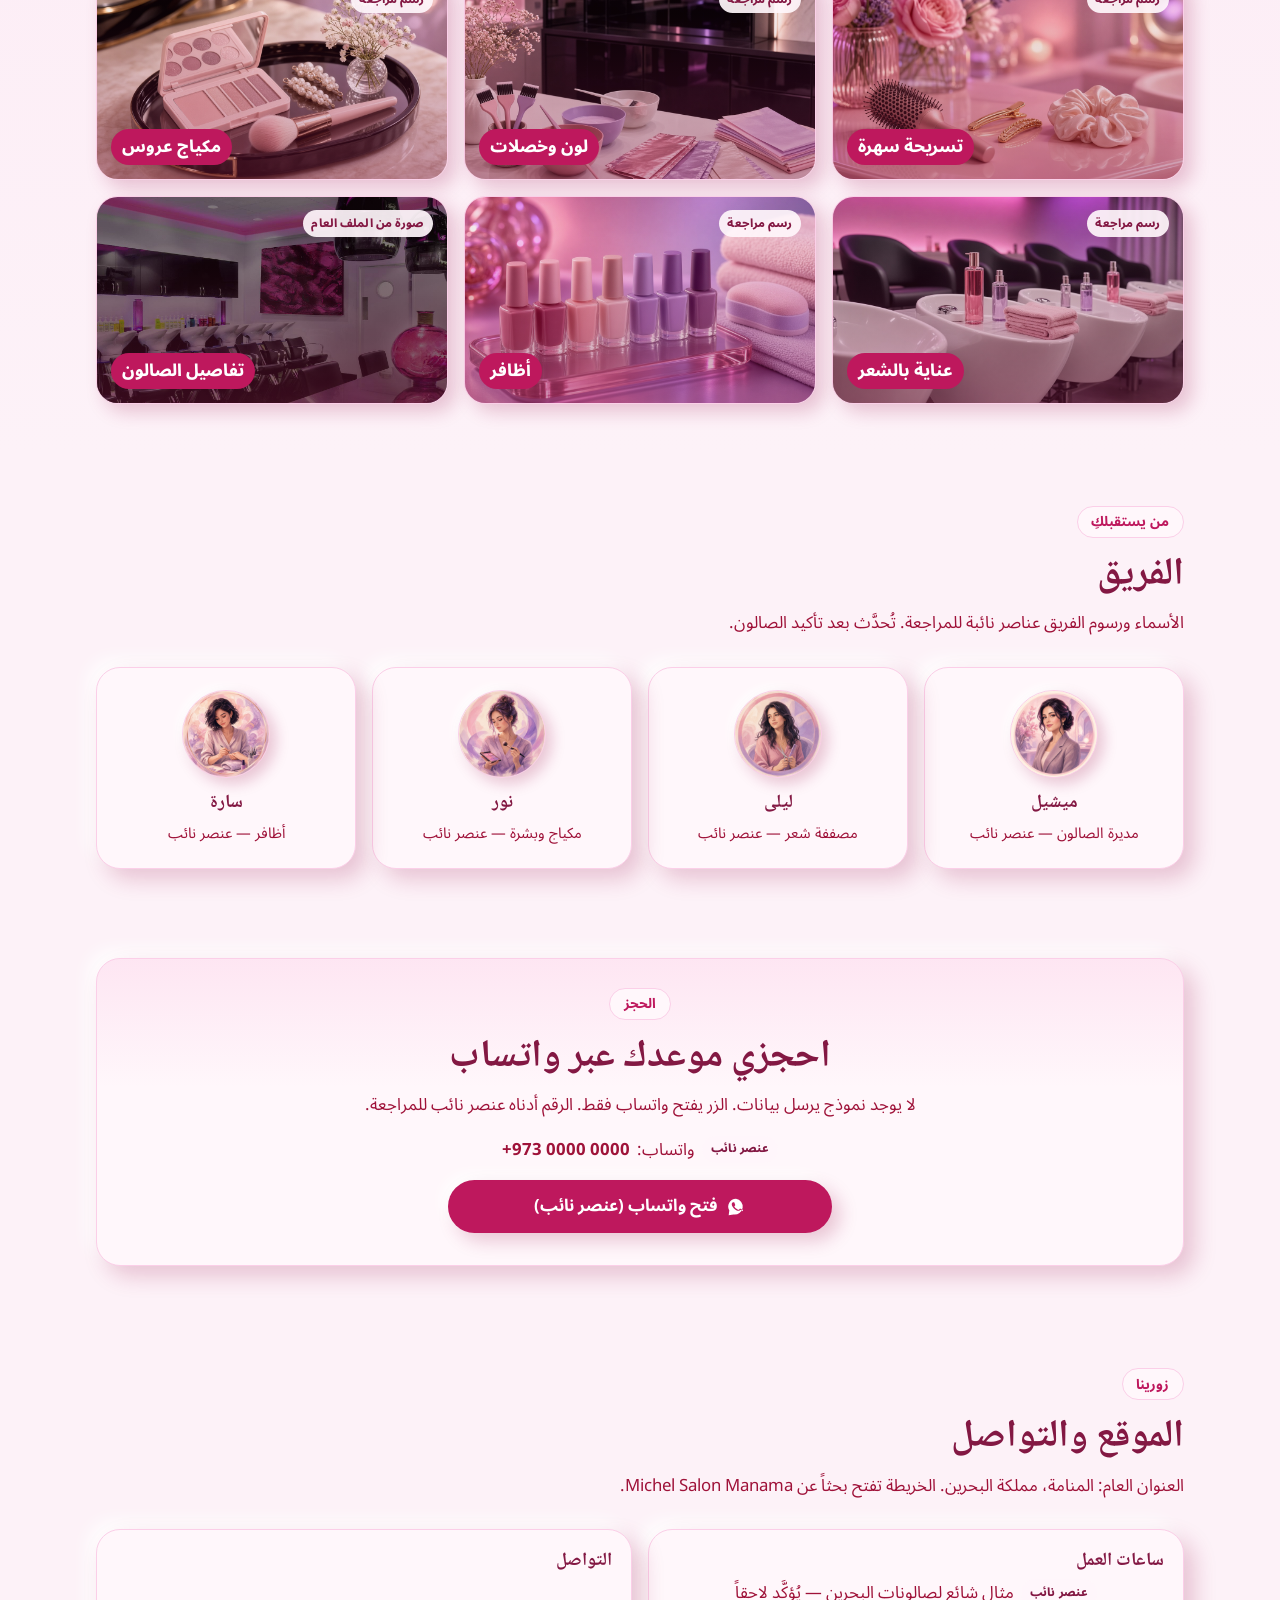
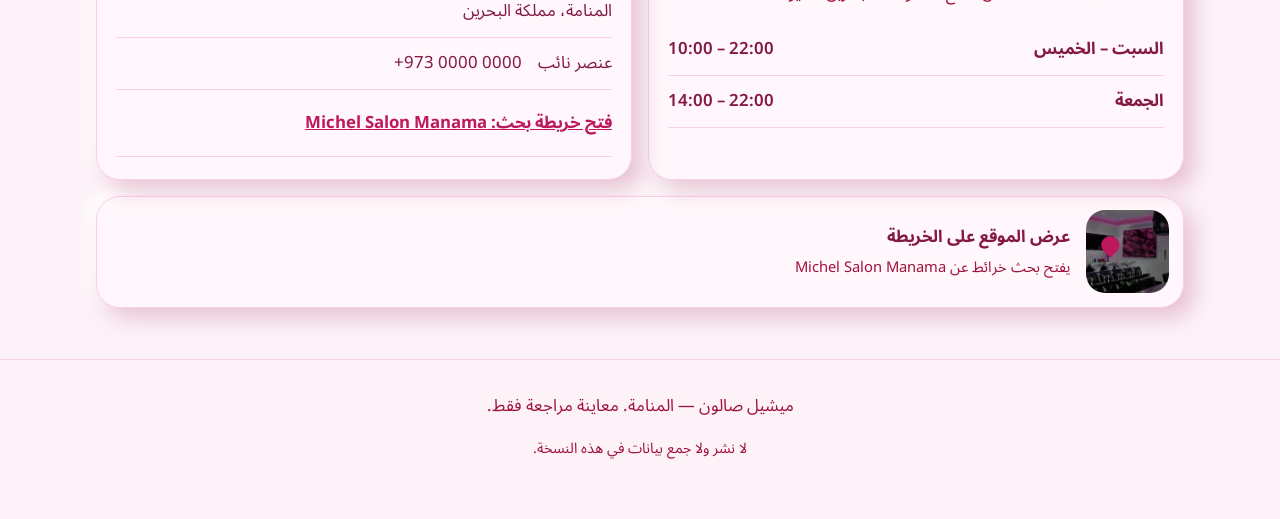
==== commit ec64d0dd: "Add real listing photos and branded Soft UI visuals Use official Salonati logo and interior for Mich" ====
--- a/clients/michel-salon-manama/index.html
+++ b/clients/michel-salon-manama/index.html
@@ -26,18 +26,7 @@
     <div class="header-inner">
       <a class="brand" href="#hero">
         <span class="brand-mark" aria-hidden="true">
-          <svg viewBox="0 0 48 48" width="40" height="40" focusable="false">
-            <defs>
-              <linearGradient id="markGrad" x1="0" y1="0" x2="1" y2="1">
-                <stop offset="0%" stop-color="#EC4899" />
-                <stop offset="100%" stop-color="#8B5CF6" />
-              </linearGradient>
-            </defs>
-            <circle cx="24" cy="24" r="22" fill="#FFF7FB" stroke="url(#markGrad)" stroke-width="2" />
-            <path d="M16 30c2-8 5-14 8-16 3 2 6 8 8 16" fill="none" stroke="url(#markGrad)" stroke-width="2.2" stroke-linecap="round" />
-            <circle cx="24" cy="16" r="2.2" fill="#8B5CF6" />
-            <path d="M20 31.5h8" stroke="#EC4899" stroke-width="2" stroke-linecap="round" />
-          </svg>
+          <img class="brand-logo" src="assets/michel-salon-logo.jpg" width="104" height="58" alt="" />
         </span>
         <span class="brand-text">
           <span class="brand-name" data-i18n="brand">ميشيل صالون</span>
@@ -104,9 +93,9 @@
           </dl>
         </div>
         <div class="hero-showcase" aria-hidden="true">
-          <div class="showcase-tile tile-a"></div>
-          <div class="showcase-tile tile-b"></div>
-          <div class="showcase-tile tile-c"></div>
+          <img class="showcase-tile tile-a" src="assets/michel-salon-interior.jpg" alt="" />
+          <img class="showcase-tile tile-b" src="assets/hero-styling-stations.png" alt="" />
+          <img class="showcase-tile tile-c" src="assets/hero-vases-detail.png" alt="" />
         </div>
       </div>
     </section>
@@ -170,31 +159,37 @@
         <header class="section-head">
           <p class="eyebrow" data-i18n="galleryEyebrow">أعمال الصالون</p>
           <h2 id="gallery-title" data-i18n="galleryTitle">المعرض</h2>
-          <p class="section-lead" data-i18n="galleryLead">صور تجريبية للتخطيط فقط. ستُستبدل بصور حقيقية بعد موافقة العميل.</p>
+          <p class="section-lead" data-i18n="galleryLead">صورة داخلية من الملف العام على Salonati، مع رسوم مراجعة بألوان الصالون. ليست معرض أعمال نهائياً.</p>
         </header>
         <ul class="gallery-grid">
-          <li class="gallery-item tone-a">
-            <span class="ph-badge" data-i18n="placeholder">عنصر نائب</span>
+          <li class="gallery-item">
+            <img src="assets/gallery-evening-style.png" alt="" data-i18n-alt="gal1Alt" />
+            <span class="ph-badge" data-i18n="photoBranded">رسم مراجعة</span>
             <span class="gallery-caption" data-i18n="gal1">تسريحة سهرة</span>
           </li>
-          <li class="gallery-item tone-b">
-            <span class="ph-badge" data-i18n="placeholder">عنصر نائب</span>
+          <li class="gallery-item">
+            <img src="assets/gallery-hair-color.png" alt="" data-i18n-alt="gal2Alt" />
+            <span class="ph-badge" data-i18n="photoBranded">رسم مراجعة</span>
             <span class="gallery-caption" data-i18n="gal2">لون وخصلات</span>
           </li>
-          <li class="gallery-item tone-c">
-            <span class="ph-badge" data-i18n="placeholder">عنصر نائب</span>
+          <li class="gallery-item">
+            <img src="assets/gallery-bridal-makeup.png" alt="" data-i18n-alt="gal3Alt" />
+            <span class="ph-badge" data-i18n="photoBranded">رسم مراجعة</span>
             <span class="gallery-caption" data-i18n="gal3">مكياج عروس</span>
           </li>
-          <li class="gallery-item tone-d">
-            <span class="ph-badge" data-i18n="placeholder">عنصر نائب</span>
+          <li class="gallery-item">
+            <img src="assets/gallery-hair-care.png" alt="" data-i18n-alt="gal4Alt" />
+            <span class="ph-badge" data-i18n="photoBranded">رسم مراجعة</span>
             <span class="gallery-caption" data-i18n="gal4">عناية بالشعر</span>
           </li>
-          <li class="gallery-item tone-e">
-            <span class="ph-badge" data-i18n="placeholder">عنصر نائب</span>
+          <li class="gallery-item">
+            <img src="assets/gallery-nails.png" alt="" data-i18n-alt="gal5Alt" />
+            <span class="ph-badge" data-i18n="photoBranded">رسم مراجعة</span>
             <span class="gallery-caption" data-i18n="gal5">أظافر</span>
           </li>
-          <li class="gallery-item tone-f">
-            <span class="ph-badge" data-i18n="placeholder">عنصر نائب</span>
+          <li class="gallery-item">
+            <img src="assets/michel-salon-interior.jpg" alt="" data-i18n-alt="gal6Alt" />
+            <span class="ph-badge" data-i18n="photoOfficial">صورة من الملف العام</span>
             <span class="gallery-caption" data-i18n="gal6">تفاصيل الصالون</span>
           </li>
         </ul>
@@ -206,26 +201,26 @@
         <header class="section-head">
           <p class="eyebrow" data-i18n="teamEyebrow">من يستقبلكِ</p>
           <h2 id="team-title" data-i18n="teamTitle">الفريق</h2>
-          <p class="section-lead" data-i18n="teamLead">أسماء وصور الفريق عناصر نائبة للمراجعة. تُحدَّث بعد تأكيد الصالون.</p>
+          <p class="section-lead" data-i18n="teamLead">الأسماء ورسوم الفريق عناصر نائبة للمراجعة. تُحدَّث بعد تأكيد الصالون.</p>
         </header>
         <ul class="team-grid">
           <li class="soft-card team-card">
-            <span class="avatar av-1" aria-hidden="true">م</span>
+            <img class="avatar" src="assets/team-director.png" width="96" height="96" alt="" data-i18n-alt="tm1Alt" />
             <h3 data-i18n="tm1Name">ميشيل</h3>
             <p class="role" data-i18n="tm1Role">مديرة الصالون — عنصر نائب</p>
           </li>
           <li class="soft-card team-card">
-            <span class="avatar av-2" aria-hidden="true">ل</span>
+            <img class="avatar" src="assets/team-stylist.png" width="96" height="96" alt="" data-i18n-alt="tm2Alt" />
             <h3 data-i18n="tm2Name">ليلى</h3>
             <p class="role" data-i18n="tm2Role">مصففة شعر — عنصر نائب</p>
           </li>
           <li class="soft-card team-card">
-            <span class="avatar av-3" aria-hidden="true">ن</span>
+            <img class="avatar" src="assets/team-makeup.png" width="96" height="96" alt="" data-i18n-alt="tm3Alt" />
             <h3 data-i18n="tm3Name">نور</h3>
             <p class="role" data-i18n="tm3Role">مكياج وبشرة — عنصر نائب</p>
           </li>
           <li class="soft-card team-card">
-            <span class="avatar av-4" aria-hidden="true">س</span>
+            <img class="avatar" src="assets/team-nails.png" width="96" height="96" alt="" data-i18n-alt="tm4Alt" />
             <h3 data-i18n="tm4Name">سارة</h3>
             <p class="role" data-i18n="tm4Role">أظافر — عنصر نائب</p>
           </li>
@@ -296,7 +291,8 @@
           </article>
         </div>
         <a class="map-panel" href="https://www.google.com/maps/search/?api=1&query=Michel+Salon+Manama" rel="noopener noreferrer" target="_blank">
-          <span class="map-art" aria-hidden="true">
+          <span class="map-art">
+            <img src="assets/michel-salon-interior.jpg" alt="" />
             <span class="map-pin"></span>
           </span>
           <span class="map-copy">
--- a/clients/michel-salon-manama/styles.css
+++ b/clients/michel-salon-manama/styles.css
@@ -188,15 +188,24 @@
 }
 
 .brand-mark {
-  width: 44px;
   height: 44px;
-  border-radius: 50%;
+  min-width: 44px;
+  border-radius: 0.7rem;
+  overflow: hidden;
   display: grid;
   place-items: center;
-  background: var(--surface);
+  background: #111;
   box-shadow:
     6px 6px 14px var(--shadow-dark),
     -6px -6px 14px var(--shadow-light);
+}
+
+.brand-logo {
+  display: block;
+  height: 44px;
+  width: auto;
+  max-width: 7.4rem;
+  object-fit: cover;
 }
 
 .brand-name {
@@ -337,6 +346,11 @@
 }
 
 .showcase-tile {
+  display: block;
+  width: 100%;
+  height: 100%;
+  min-height: 5.2rem;
+  object-fit: cover;
   border-radius: 1.4rem;
   border: 1px solid var(--border);
   box-shadow:
@@ -346,21 +360,7 @@
 
 .tile-a {
   grid-row: 1 / 3;
-  background:
-    radial-gradient(circle at 30% 20%, rgba(255, 255, 255, 0.7), transparent 42%),
-    linear-gradient(160deg, #f9a8d4, #ec4899 58%, #8b5cf6);
-}
-
-.tile-b {
-  background:
-    radial-gradient(circle at 70% 30%, rgba(255, 255, 255, 0.55), transparent 46%),
-    linear-gradient(145deg, #ede9fe, #8b5cf6);
-}
-
-.tile-c {
-  background:
-    radial-gradient(circle at 40% 70%, rgba(255, 255, 255, 0.45), transparent 50%),
-    linear-gradient(200deg, #fff7fb, #f472b6);
+  min-height: 100%;
 }
 
 .nav-backdrop {
@@ -566,19 +566,31 @@
   flex-direction: column;
   justify-content: space-between;
   padding: 0.85rem;
+  background: var(--surface-2);
   box-shadow:
     inset 0 0 0 1px rgba(255, 255, 255, 0.35),
     8px 8px 18px var(--shadow-dark);
 }
 
-.gallery-item.tone-a { background: linear-gradient(145deg, #fce7f3, #f9a8d4 55%, #f472b6); }
-.gallery-item.tone-b { background: linear-gradient(160deg, #f5d0fe, #e9d5ff 50%, #8b5cf6); }
-.gallery-item.tone-c { background: linear-gradient(135deg, #fff7fb, #fbcfe8 40%, #ec4899); }
-.gallery-item.tone-d { background: linear-gradient(200deg, #fde68a, #f9a8d4 45%, #db2777); }
-.gallery-item.tone-e { background: linear-gradient(170deg, #ddd6fe, #f9a8d4 50%, #c026d3); }
-.gallery-item.tone-f { background: linear-gradient(150deg, #ffe4e6, #c4b5fd 48%, #7c3aed); }
+.gallery-item img {
+  position: absolute;
+  inset: 0;
+  width: 100%;
+  height: 100%;
+  object-fit: cover;
+}
+
+.gallery-item::after {
+  content: "";
+  position: absolute;
+  inset: 0;
+  background: linear-gradient(180deg, rgba(131, 24, 67, 0.08) 20%, rgba(131, 24, 67, 0.42));
+  pointer-events: none;
+}
 
 .ph-badge {
+  position: relative;
+  z-index: 1;
   align-self: flex-start;
   display: inline-flex;
   align-items: center;
@@ -593,6 +605,8 @@
 }
 
 .gallery-caption {
+  position: relative;
+  z-index: 1;
   align-self: flex-end;
   color: var(--on-strong);
   font-weight: 800;
@@ -613,23 +627,17 @@
 }
 
 .avatar {
-  width: 4.4rem;
-  height: 4.4rem;
+  width: 5.5rem;
+  height: 5.5rem;
   margin: 0.15rem auto 0.85rem;
   border-radius: 50%;
-  display: grid;
-  place-items: center;
-  font-family: "Noto Naskh Arabic", serif;
-  font-size: 1.6rem;
-  font-weight: 700;
-  color: var(--foreground);
+  object-fit: cover;
+  background: var(--surface-2);
   border: 1px solid var(--border);
-}
-
-.av-1 { background: linear-gradient(145deg, #fce7f3, #f9a8d4); }
-.av-2 { background: linear-gradient(145deg, #ede9fe, #ddd6fe); }
-.av-3 { background: linear-gradient(145deg, #fce7f3, #fbcfe8); }
-.av-4 { background: linear-gradient(145deg, #f3e8ff, #e9d5ff); }
+  box-shadow:
+    6px 6px 14px var(--shadow-dark),
+    -4px -4px 10px var(--shadow-light);
+}
 
 .role {
   color: var(--muted);
@@ -727,10 +735,14 @@
   height: 5.2rem;
   border-radius: 1.2rem;
   flex-shrink: 0;
-  background:
-    linear-gradient(90deg, rgba(236, 72, 153, 0.12) 1px, transparent 1px) 0 0 / 16px 16px,
-    linear-gradient(rgba(139, 92, 246, 0.12) 1px, transparent 1px) 0 0 / 16px 16px,
-    #fce7f3;
+  overflow: hidden;
+  background: var(--surface-2);
+}
+
+.map-art img {
+  width: 100%;
+  height: 100%;
+  object-fit: cover;
 }
 
 .map-pin {
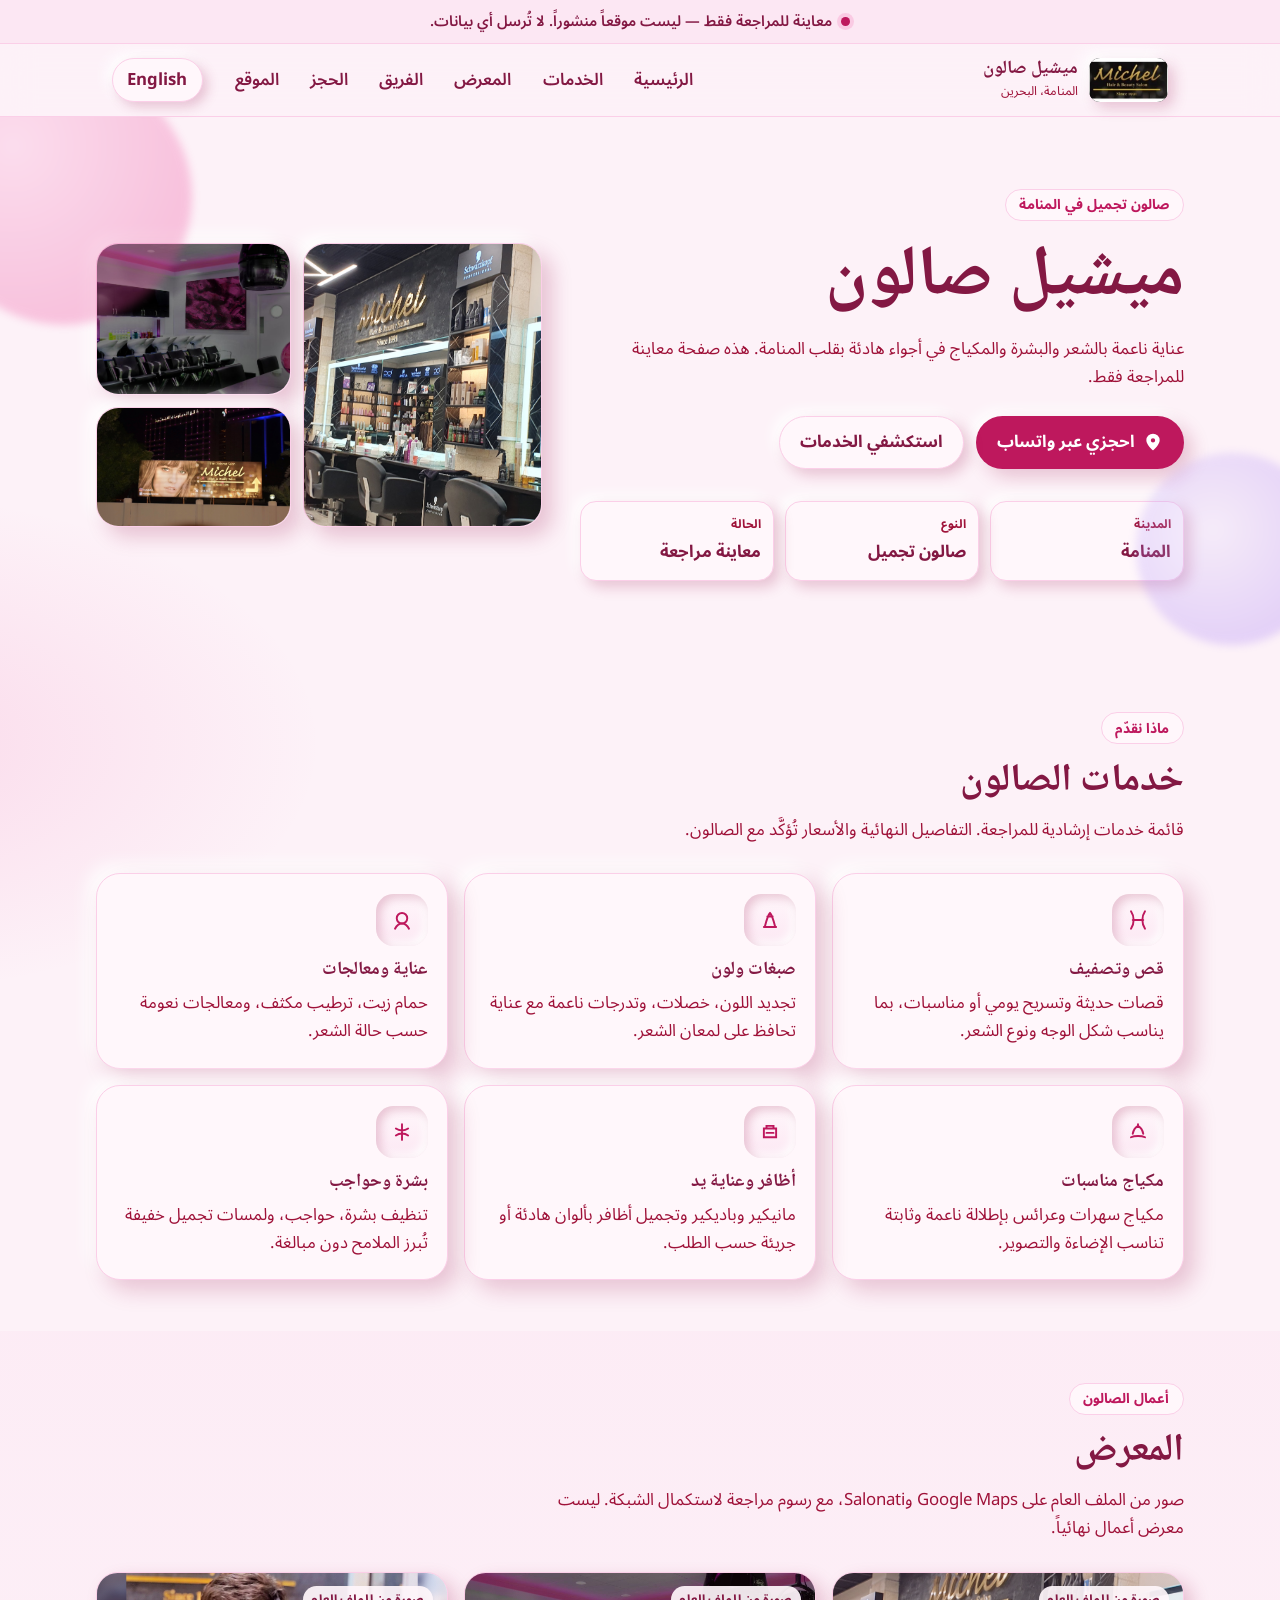
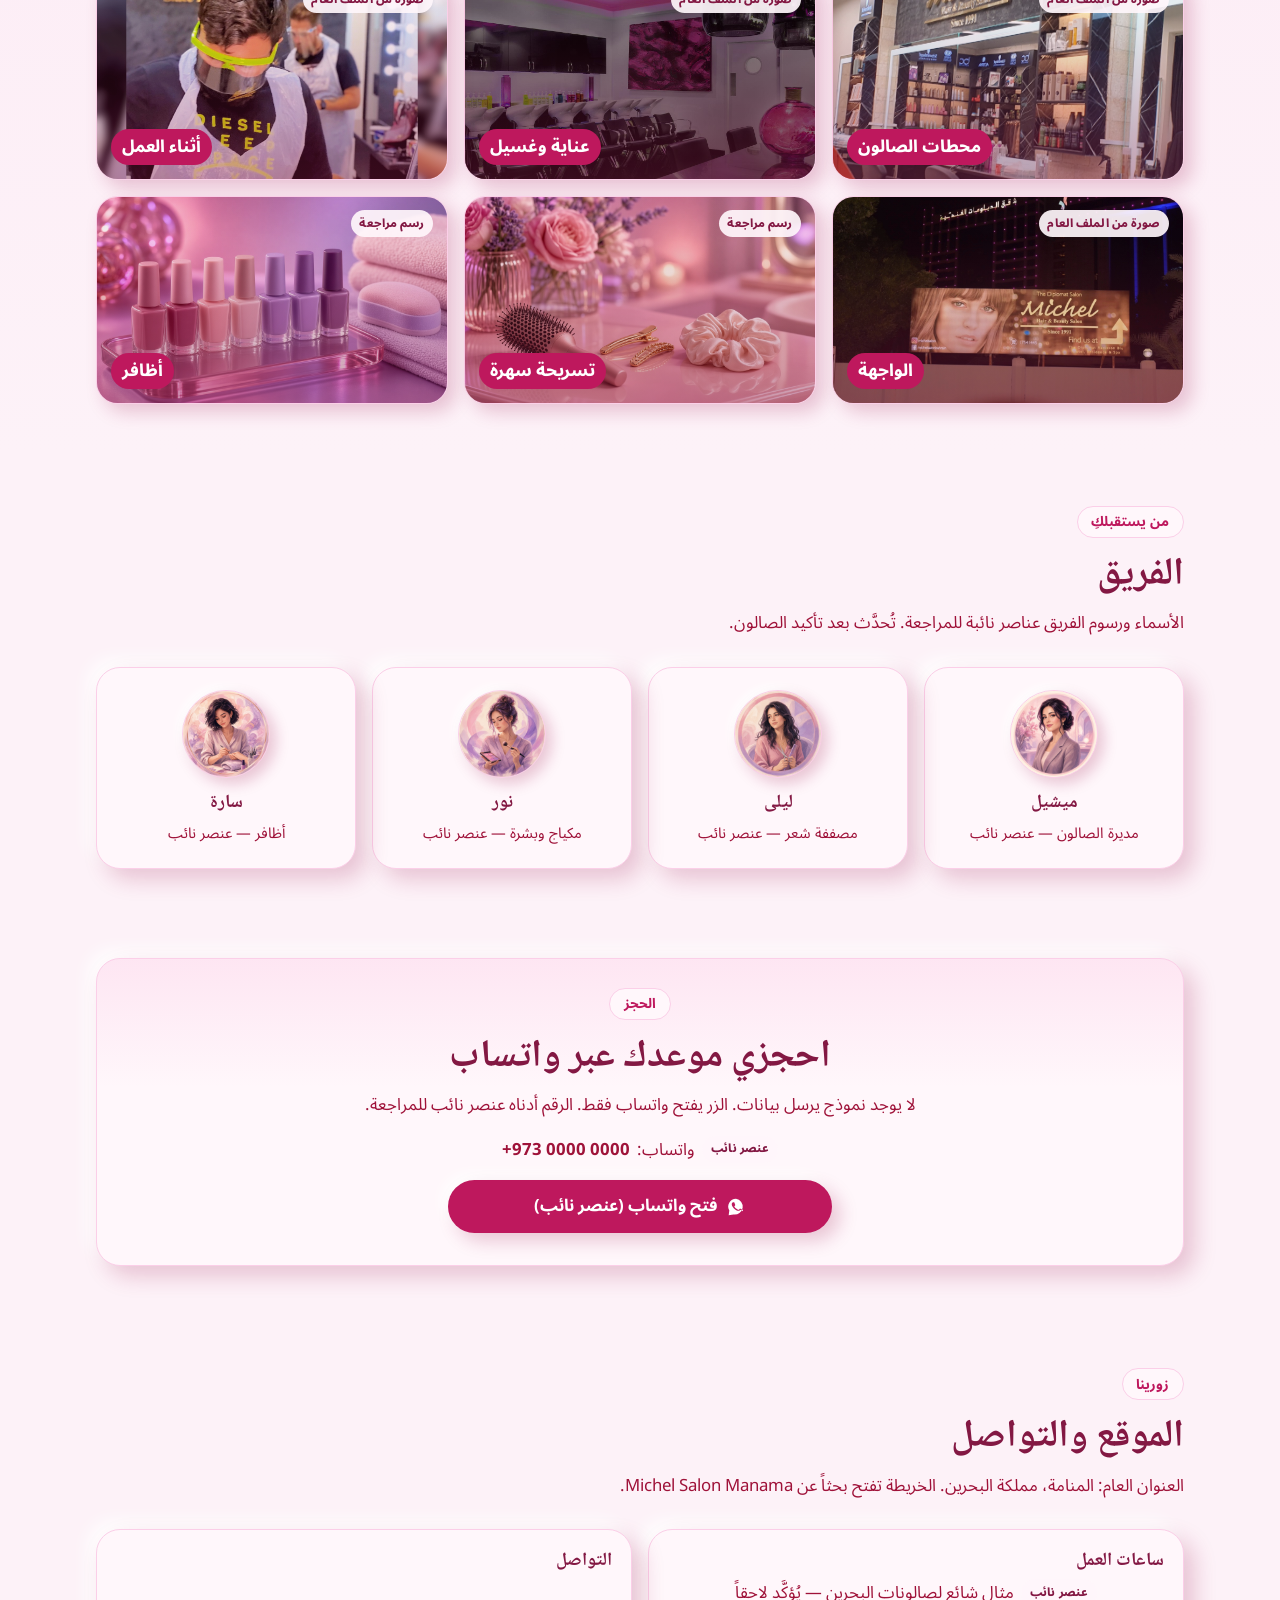
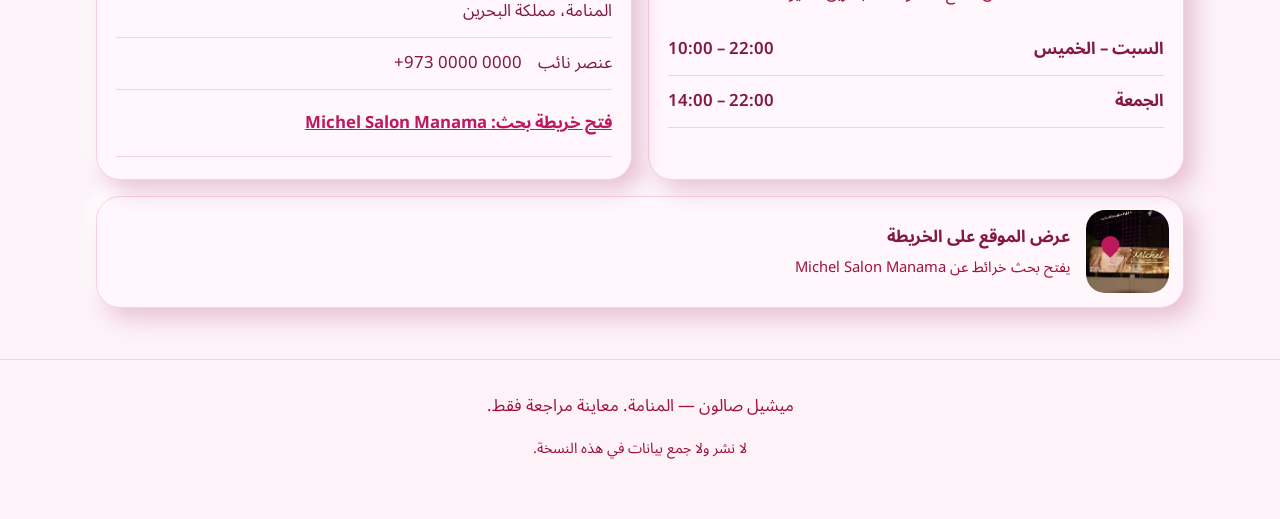
==== commit bc97dc07: "Wire Google Maps listing photos into the Michel Salon preview Add public Maps stills of the logo wal" ====
--- a/clients/michel-salon-manama/index.html
+++ b/clients/michel-salon-manama/index.html
@@ -93,9 +93,9 @@
           </dl>
         </div>
         <div class="hero-showcase" aria-hidden="true">
-          <img class="showcase-tile tile-a" src="assets/michel-salon-interior.jpg" alt="" />
-          <img class="showcase-tile tile-b" src="assets/hero-styling-stations.png" alt="" />
-          <img class="showcase-tile tile-c" src="assets/hero-vases-detail.png" alt="" />
+          <img class="showcase-tile tile-a" src="assets/maps-interior-logo-wall.jpg" alt="" />
+          <img class="showcase-tile tile-b" src="assets/michel-salon-interior.jpg" alt="" />
+          <img class="showcase-tile tile-c" src="assets/maps-exterior-billboard.jpg" alt="" />
         </div>
       </div>
     </section>
@@ -159,38 +159,38 @@
         <header class="section-head">
           <p class="eyebrow" data-i18n="galleryEyebrow">أعمال الصالون</p>
           <h2 id="gallery-title" data-i18n="galleryTitle">المعرض</h2>
-          <p class="section-lead" data-i18n="galleryLead">صورة داخلية من الملف العام على Salonati، مع رسوم مراجعة بألوان الصالون. ليست معرض أعمال نهائياً.</p>
+          <p class="section-lead" data-i18n="galleryLead">صور من الملف العام على Google Maps وSalonati، مع رسوم مراجعة لاستكمال الشبكة. ليست معرض أعمال نهائياً.</p>
         </header>
         <ul class="gallery-grid">
           <li class="gallery-item">
-            <img src="assets/gallery-evening-style.png" alt="" data-i18n-alt="gal1Alt" />
+            <img src="assets/maps-interior-logo-wall.jpg" alt="" data-i18n-alt="gal1Alt" />
+            <span class="ph-badge" data-i18n="photoOfficial">صورة من الملف العام</span>
+            <span class="gallery-caption" data-i18n="gal1">محطات الصالون</span>
+          </li>
+          <li class="gallery-item">
+            <img src="assets/michel-salon-interior.jpg" alt="" data-i18n-alt="gal2Alt" />
+            <span class="ph-badge" data-i18n="photoOfficial">صورة من الملف العام</span>
+            <span class="gallery-caption" data-i18n="gal2">عناية وغسيل</span>
+          </li>
+          <li class="gallery-item">
+            <img src="assets/maps-staff-at-work.jpg" alt="" data-i18n-alt="gal3Alt" />
+            <span class="ph-badge" data-i18n="photoOfficial">صورة من الملف العام</span>
+            <span class="gallery-caption" data-i18n="gal3">أثناء العمل</span>
+          </li>
+          <li class="gallery-item">
+            <img src="assets/maps-exterior-billboard.jpg" alt="" data-i18n-alt="gal4Alt" />
+            <span class="ph-badge" data-i18n="photoOfficial">صورة من الملف العام</span>
+            <span class="gallery-caption" data-i18n="gal4">الواجهة</span>
+          </li>
+          <li class="gallery-item">
+            <img src="assets/gallery-evening-style.png" alt="" data-i18n-alt="gal5Alt" />
             <span class="ph-badge" data-i18n="photoBranded">رسم مراجعة</span>
-            <span class="gallery-caption" data-i18n="gal1">تسريحة سهرة</span>
-          </li>
-          <li class="gallery-item">
-            <img src="assets/gallery-hair-color.png" alt="" data-i18n-alt="gal2Alt" />
+            <span class="gallery-caption" data-i18n="gal5">تسريحة سهرة</span>
+          </li>
+          <li class="gallery-item">
+            <img src="assets/gallery-nails.png" alt="" data-i18n-alt="gal6Alt" />
             <span class="ph-badge" data-i18n="photoBranded">رسم مراجعة</span>
-            <span class="gallery-caption" data-i18n="gal2">لون وخصلات</span>
-          </li>
-          <li class="gallery-item">
-            <img src="assets/gallery-bridal-makeup.png" alt="" data-i18n-alt="gal3Alt" />
-            <span class="ph-badge" data-i18n="photoBranded">رسم مراجعة</span>
-            <span class="gallery-caption" data-i18n="gal3">مكياج عروس</span>
-          </li>
-          <li class="gallery-item">
-            <img src="assets/gallery-hair-care.png" alt="" data-i18n-alt="gal4Alt" />
-            <span class="ph-badge" data-i18n="photoBranded">رسم مراجعة</span>
-            <span class="gallery-caption" data-i18n="gal4">عناية بالشعر</span>
-          </li>
-          <li class="gallery-item">
-            <img src="assets/gallery-nails.png" alt="" data-i18n-alt="gal5Alt" />
-            <span class="ph-badge" data-i18n="photoBranded">رسم مراجعة</span>
-            <span class="gallery-caption" data-i18n="gal5">أظافر</span>
-          </li>
-          <li class="gallery-item">
-            <img src="assets/michel-salon-interior.jpg" alt="" data-i18n-alt="gal6Alt" />
-            <span class="ph-badge" data-i18n="photoOfficial">صورة من الملف العام</span>
-            <span class="gallery-caption" data-i18n="gal6">تفاصيل الصالون</span>
+            <span class="gallery-caption" data-i18n="gal6">أظافر</span>
           </li>
         </ul>
       </div>
@@ -292,7 +292,7 @@
         </div>
         <a class="map-panel" href="https://www.google.com/maps/search/?api=1&query=Michel+Salon+Manama" rel="noopener noreferrer" target="_blank">
           <span class="map-art">
-            <img src="assets/michel-salon-interior.jpg" alt="" />
+            <img src="assets/maps-exterior-billboard.jpg" alt="" />
             <span class="map-pin"></span>
           </span>
           <span class="map-copy">
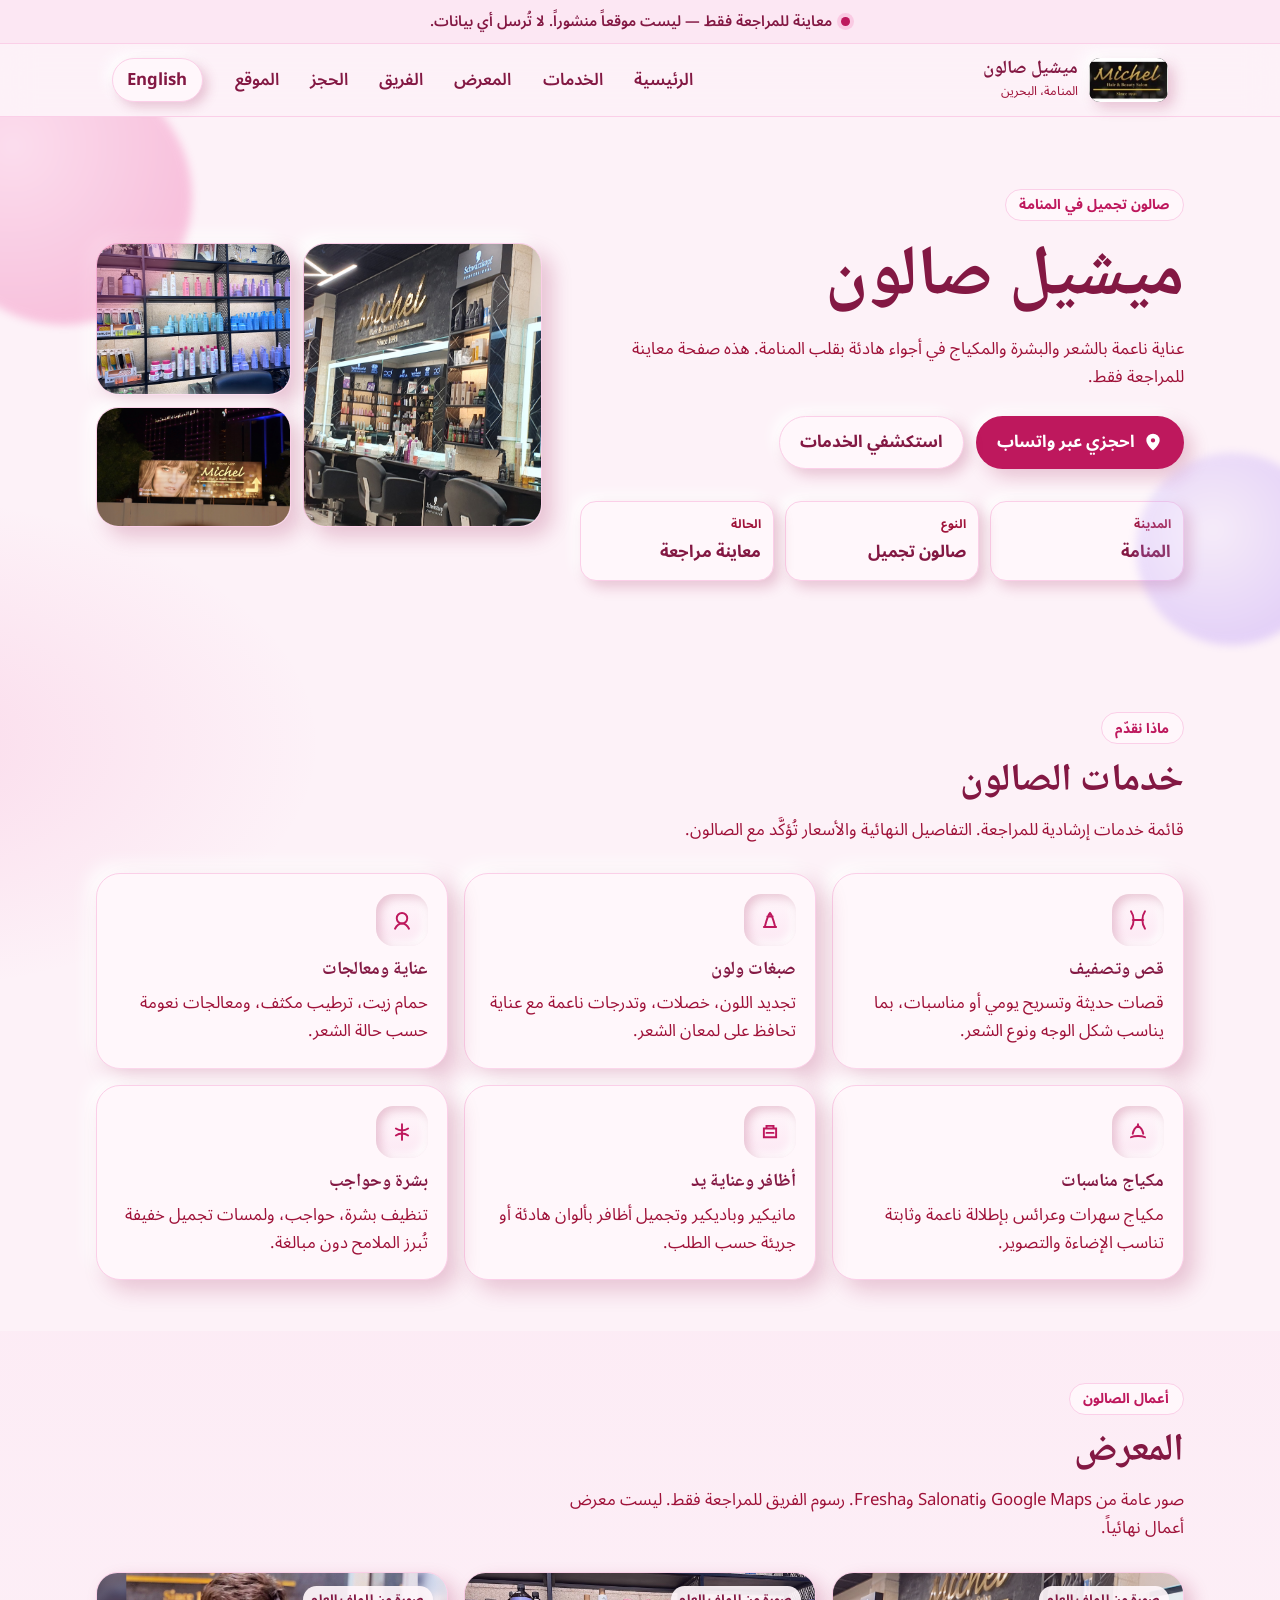
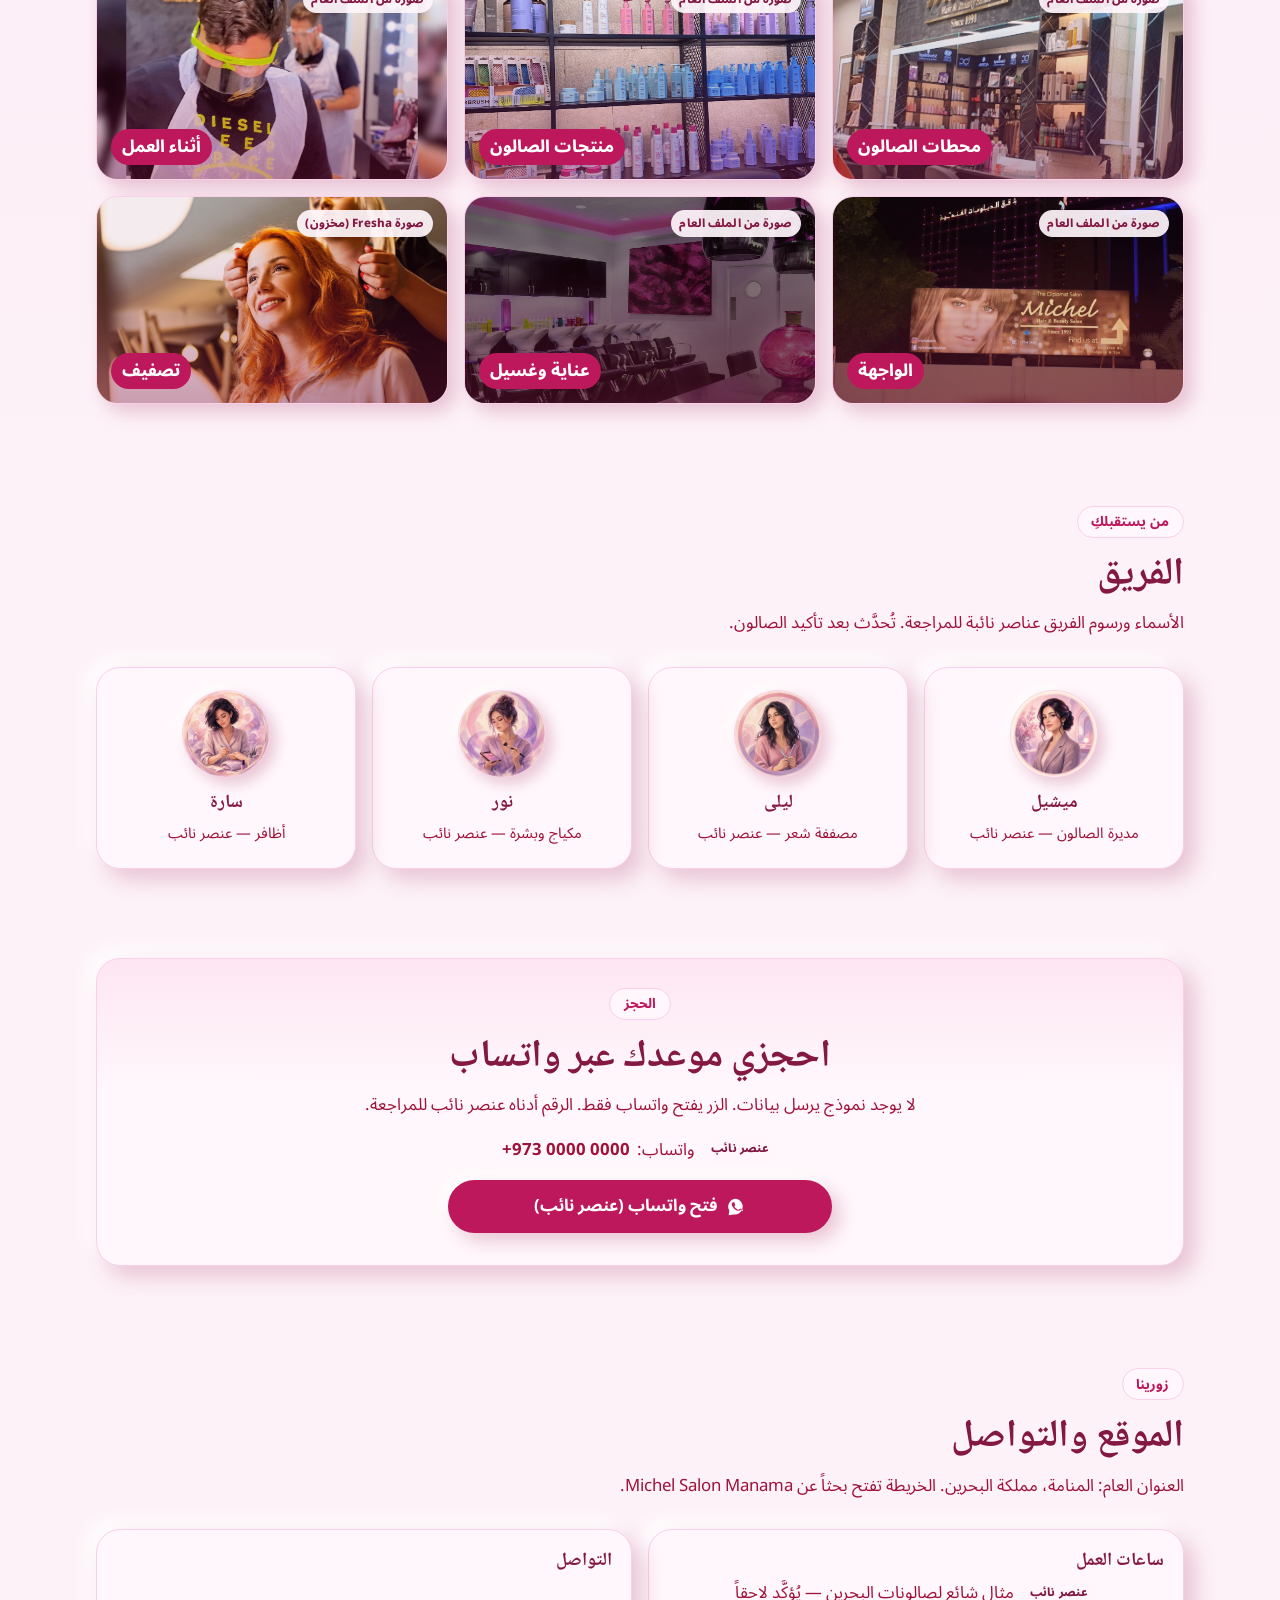
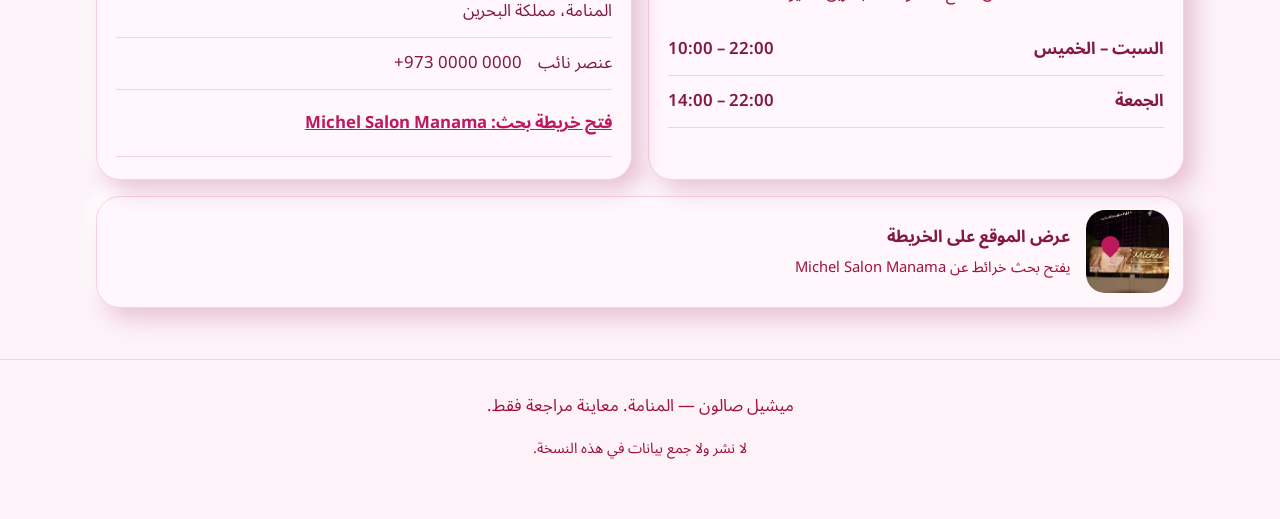
==== commit d4a7cb99: "Use attached Maps and Fresha listing photos in the salon preview Add maps1.jpg, maps2.jpg, and fresh" ====
--- a/clients/michel-salon-manama/index.html
+++ b/clients/michel-salon-manama/index.html
@@ -94,8 +94,8 @@
         </div>
         <div class="hero-showcase" aria-hidden="true">
           <img class="showcase-tile tile-a" src="assets/maps-interior-logo-wall.jpg" alt="" />
-          <img class="showcase-tile tile-b" src="assets/michel-salon-interior.jpg" alt="" />
-          <img class="showcase-tile tile-c" src="assets/maps-exterior-billboard.jpg" alt="" />
+          <img class="showcase-tile tile-b" src="assets/maps2.jpg" alt="" />
+          <img class="showcase-tile tile-c" src="assets/maps1.jpg" alt="" />
         </div>
       </div>
     </section>
@@ -159,7 +159,7 @@
         <header class="section-head">
           <p class="eyebrow" data-i18n="galleryEyebrow">أعمال الصالون</p>
           <h2 id="gallery-title" data-i18n="galleryTitle">المعرض</h2>
-          <p class="section-lead" data-i18n="galleryLead">صور من الملف العام على Google Maps وSalonati، مع رسوم مراجعة لاستكمال الشبكة. ليست معرض أعمال نهائياً.</p>
+          <p class="section-lead" data-i18n="galleryLead">صور عامة من Google Maps وSalonati وFresha. رسوم الفريق للمراجعة فقط. ليست معرض أعمال نهائياً.</p>
         </header>
         <ul class="gallery-grid">
           <li class="gallery-item">
@@ -168,9 +168,9 @@
             <span class="gallery-caption" data-i18n="gal1">محطات الصالون</span>
           </li>
           <li class="gallery-item">
-            <img src="assets/michel-salon-interior.jpg" alt="" data-i18n-alt="gal2Alt" />
-            <span class="ph-badge" data-i18n="photoOfficial">صورة من الملف العام</span>
-            <span class="gallery-caption" data-i18n="gal2">عناية وغسيل</span>
+            <img src="assets/maps2.jpg" alt="" data-i18n-alt="gal2Alt" />
+            <span class="ph-badge" data-i18n="photoOfficial">صورة من الملف العام</span>
+            <span class="gallery-caption" data-i18n="gal2">منتجات الصالون</span>
           </li>
           <li class="gallery-item">
             <img src="assets/maps-staff-at-work.jpg" alt="" data-i18n-alt="gal3Alt" />
@@ -178,19 +178,19 @@
             <span class="gallery-caption" data-i18n="gal3">أثناء العمل</span>
           </li>
           <li class="gallery-item">
-            <img src="assets/maps-exterior-billboard.jpg" alt="" data-i18n-alt="gal4Alt" />
+            <img src="assets/maps1.jpg" alt="" data-i18n-alt="gal4Alt" />
             <span class="ph-badge" data-i18n="photoOfficial">صورة من الملف العام</span>
             <span class="gallery-caption" data-i18n="gal4">الواجهة</span>
           </li>
           <li class="gallery-item">
-            <img src="assets/gallery-evening-style.png" alt="" data-i18n-alt="gal5Alt" />
-            <span class="ph-badge" data-i18n="photoBranded">رسم مراجعة</span>
-            <span class="gallery-caption" data-i18n="gal5">تسريحة سهرة</span>
-          </li>
-          <li class="gallery-item">
-            <img src="assets/gallery-nails.png" alt="" data-i18n-alt="gal6Alt" />
-            <span class="ph-badge" data-i18n="photoBranded">رسم مراجعة</span>
-            <span class="gallery-caption" data-i18n="gal6">أظافر</span>
+            <img src="assets/michel-salon-interior.jpg" alt="" data-i18n-alt="gal5Alt" />
+            <span class="ph-badge" data-i18n="photoOfficial">صورة من الملف العام</span>
+            <span class="gallery-caption" data-i18n="gal5">عناية وغسيل</span>
+          </li>
+          <li class="gallery-item">
+            <img src="assets/fresha.jpg" alt="" data-i18n-alt="gal6Alt" />
+            <span class="ph-badge" data-i18n="photoFresha">صورة Fresha (مخزون)</span>
+            <span class="gallery-caption" data-i18n="gal6">تصفيف</span>
           </li>
         </ul>
       </div>
@@ -292,7 +292,7 @@
         </div>
         <a class="map-panel" href="https://www.google.com/maps/search/?api=1&query=Michel+Salon+Manama" rel="noopener noreferrer" target="_blank">
           <span class="map-art">
-            <img src="assets/maps-exterior-billboard.jpg" alt="" />
+            <img src="assets/maps1.jpg" alt="" />
             <span class="map-pin"></span>
           </span>
           <span class="map-copy">
